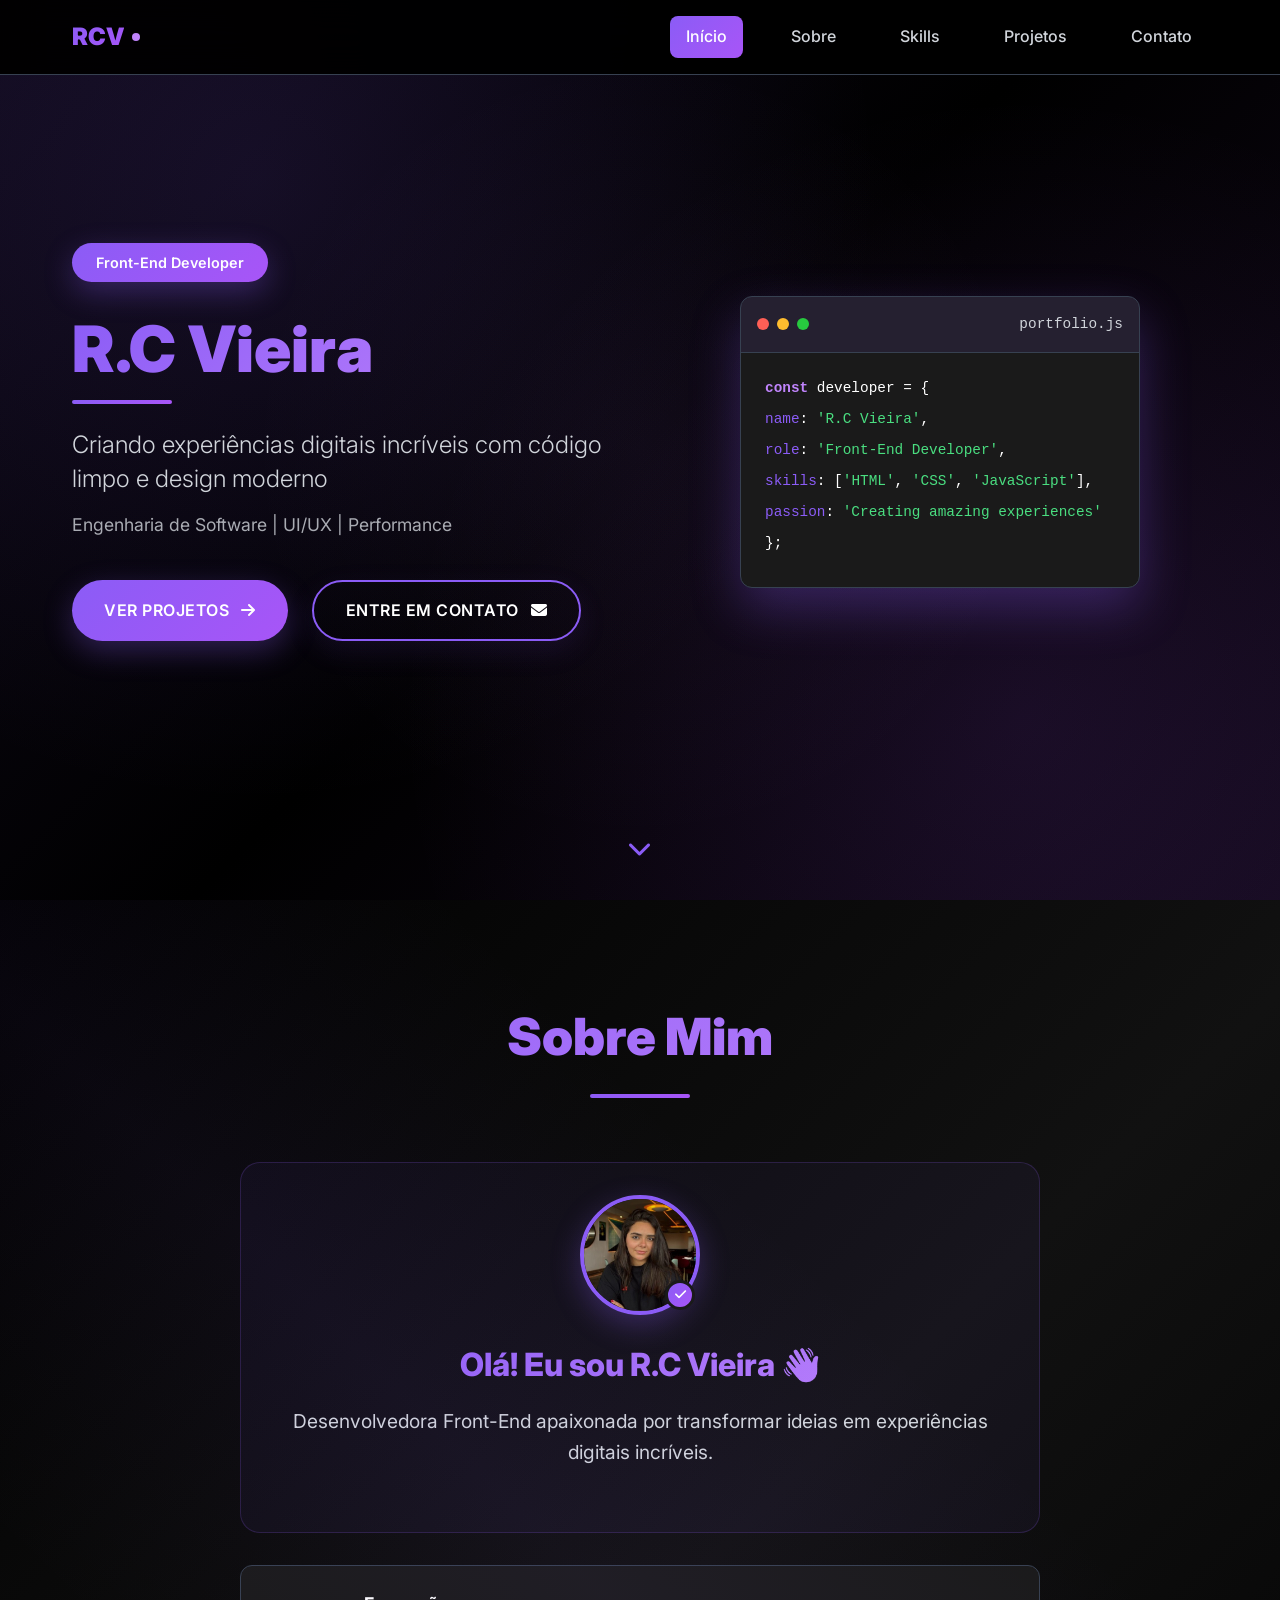
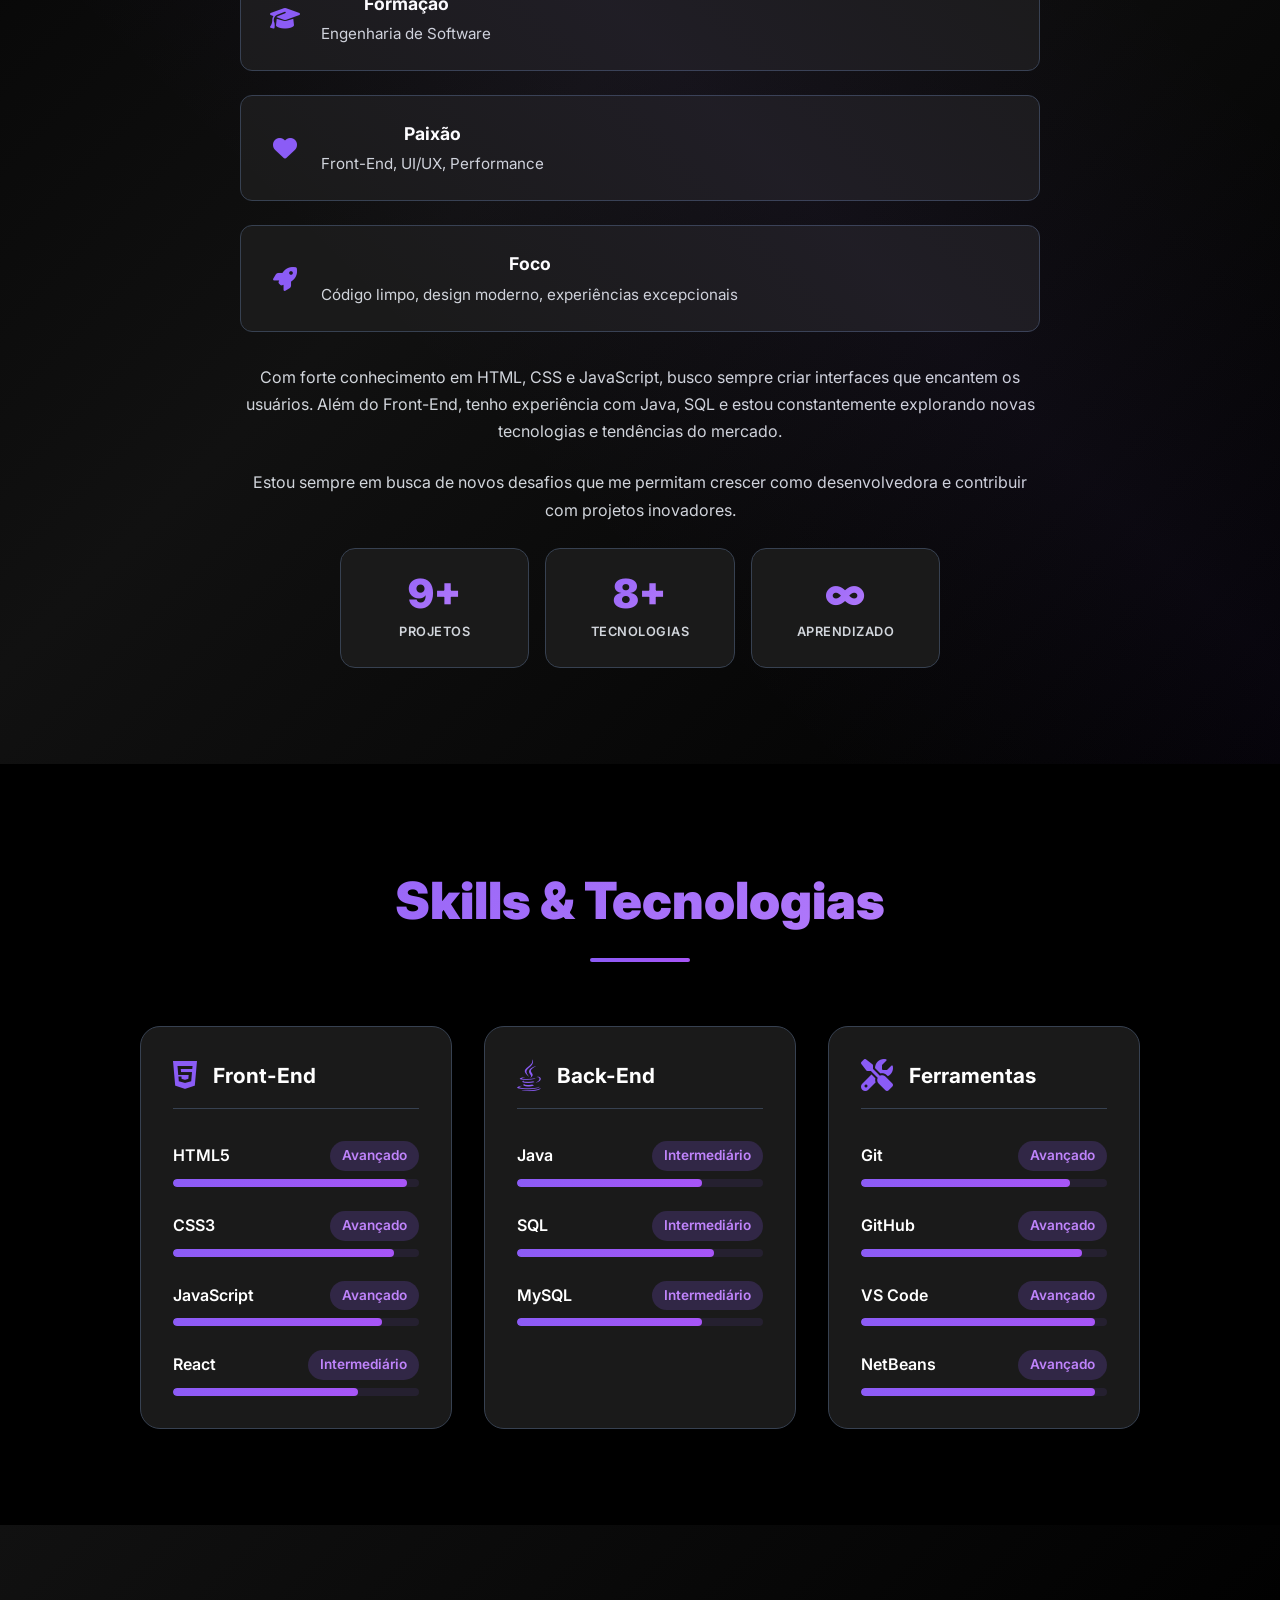
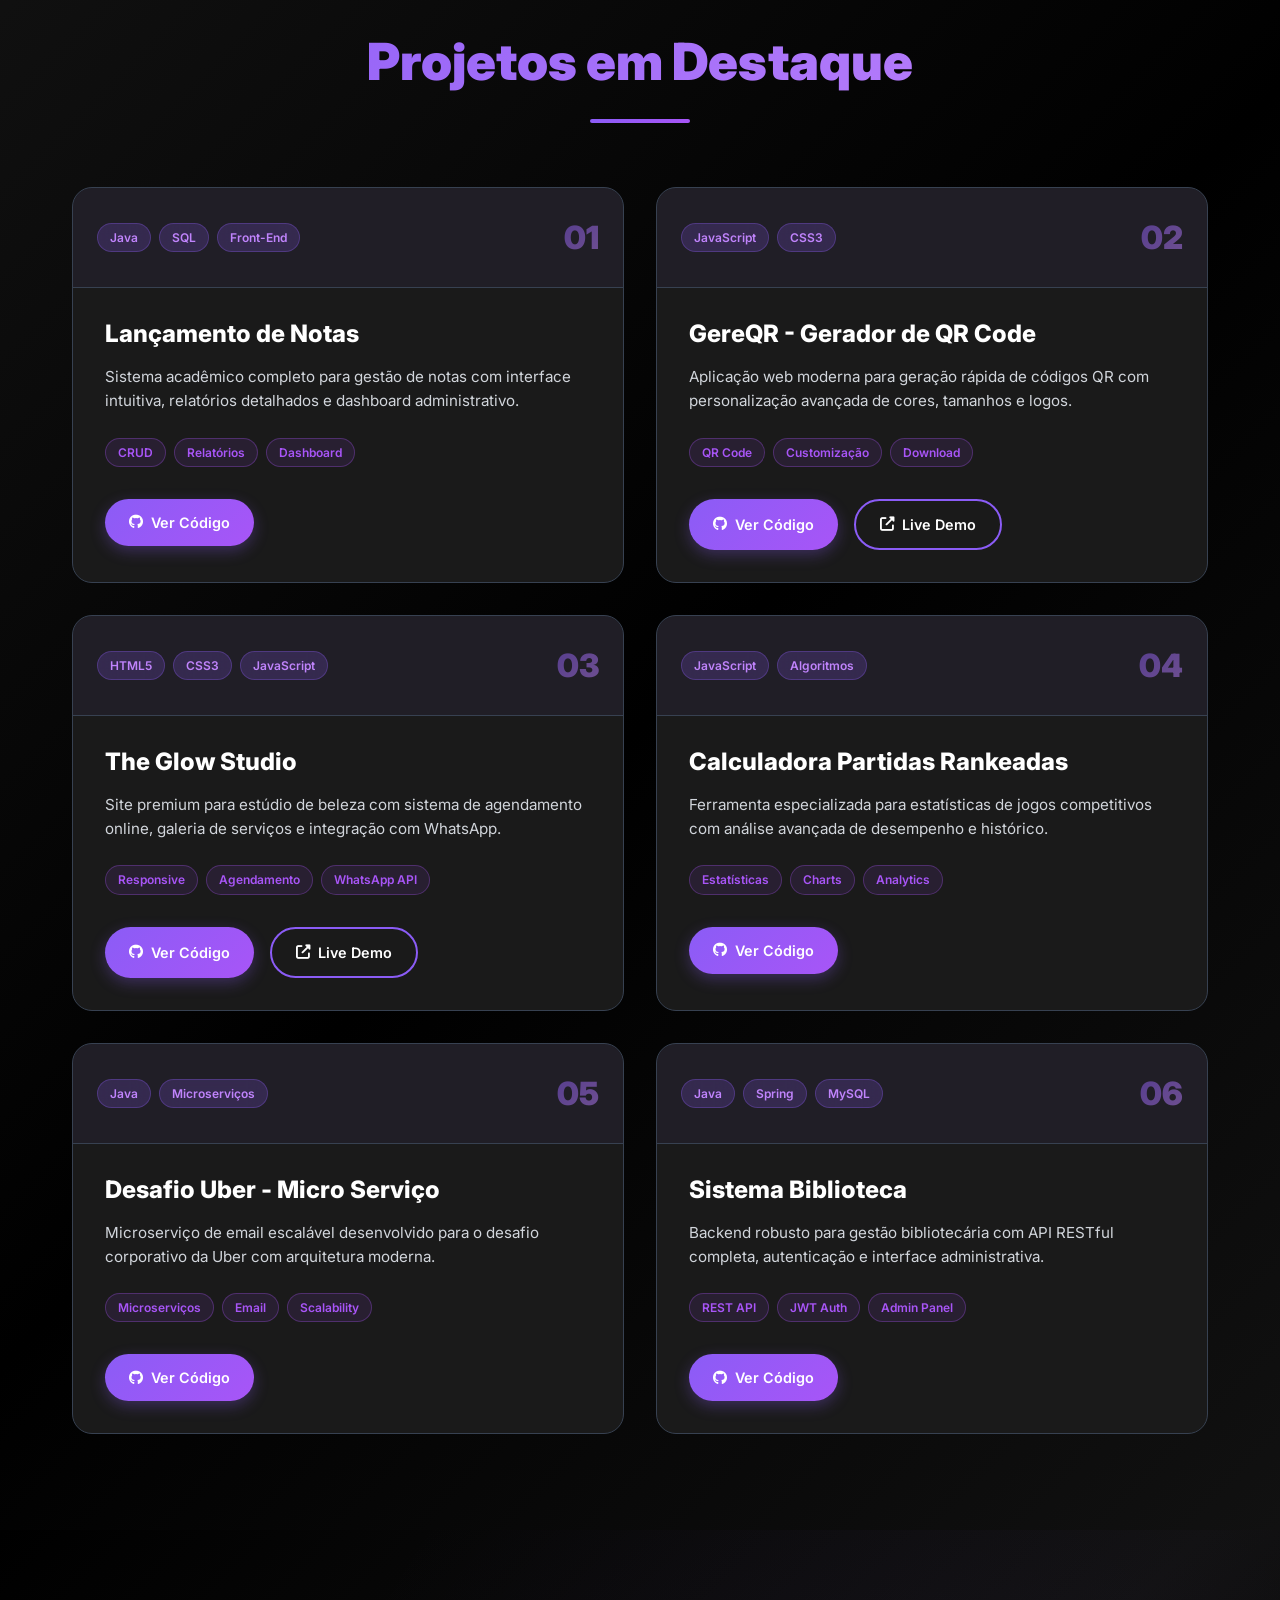
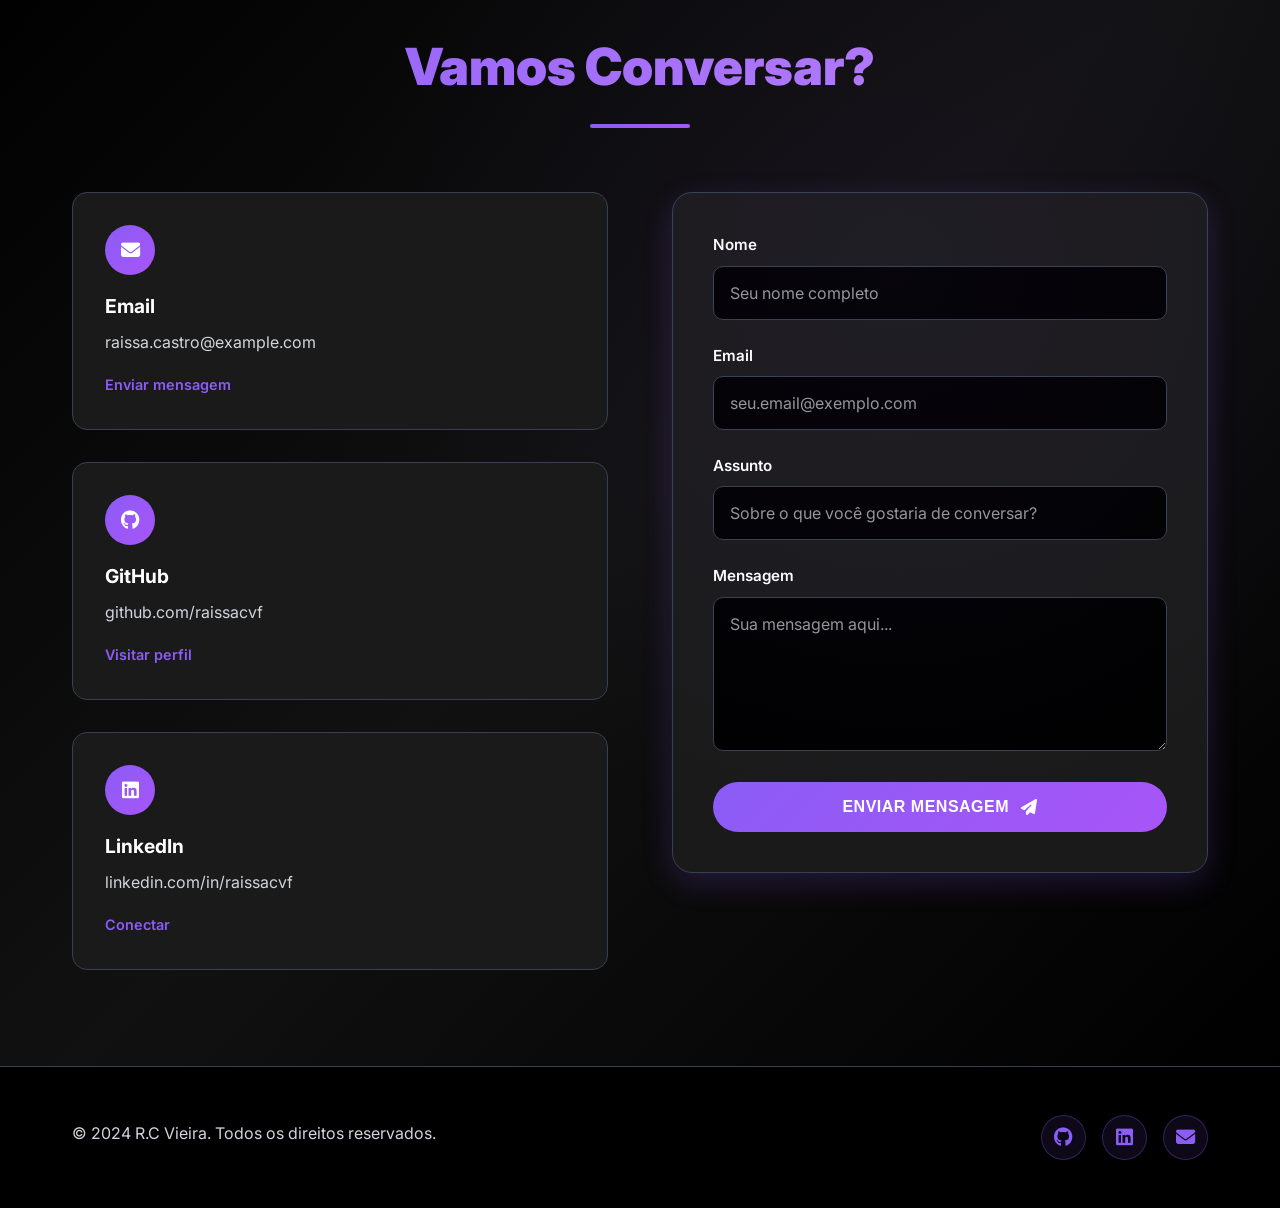
==== index.html @ 91877b11 "Rename portfolio.html to index.html" ====
<!DOCTYPE html>
<html lang="pt-BR">
<head>
    <meta charset="UTF-8">
    <meta name="viewport" content="width=device-width, initial-scale=1.0">
    <title>R.C Vieira | Front-End Developer</title>
    <meta name="description" content="Desenvolvedora Front-End criando experiências digitais incríveis com código limpo e design moderno">
    <meta name="keywords" content="Front-End, HTML, CSS, JavaScript, React, UI/UX, Desenvolvimento Web">
    <meta property="og:title" content="R.C Vieira | Front-End Developer">
    <meta property="og:description" content="Desenvolvedora Front-End criando experiências digitais incríveis">
    <meta property="og:type" content="website">
    <link rel="stylesheet" href="modern.css">
    <link rel="stylesheet" href="https://cdnjs.cloudflare.com/ajax/libs/font-awesome/6.4.0/css/all.min.css">
    <link rel="preconnect" href="https://fonts.googleapis.com">
    <link rel="preconnect" href="https://fonts.gstatic.com" crossorigin>
    <link href="https://fonts.googleapis.com/css2?family=Inter:wght@300;400;500;600;700;800;900&display=swap" rel="stylesheet">
    <link rel="icon" type="image/png" href="img/RC.png">
</head>
<body>
    <!-- Navigation -->
    <nav class="navbar">
        <div class="nav-container">
            <div class="nav-logo">
                <span class="logo-text">RCV</span>
                <span class="logo-dot"></span>
            </div>
            <div class="nav-menu">
                <a href="#home" class="nav-link">Início</a>
                <a href="#about" class="nav-link">Sobre</a>
                <a href="#skills" class="nav-link">Skills</a>
                <a href="#projects" class="nav-link">Projetos</a>
                <a href="#contact" class="nav-link">Contato</a>
            </div>
            <div class="nav-toggle">
                <span></span>
                <span></span>
                <span></span>
            </div>
        </div>
    </nav>

    <!-- Hero Section -->
    <section id="home" class="hero">
        <div class="hero-background">
            <div class="hero-particles"></div>
            <div class="hero-gradient"></div>
        </div>
        <div class="hero-container">
            <div class="hero-content">
                <div class="hero-text">
                    <div class="hero-badge">Front-End Developer</div>
                    <h1 class="hero-title">
                        <span class="title-line">R.C Vieira</span>
                        <span class="title-underline"></span>
                    </h1>
                    <p class="hero-subtitle">Criando experiências digitais incríveis com código limpo e design moderno</p>
                    <div class="hero-description">
                        <p>Engenharia de Software | UI/UX | Performance</p>
                    </div>
                    <div class="hero-actions">
                        <a href="#projects" class="btn btn-primary">
                            <span>Ver Projetos</span>
                            <i class="fas fa-arrow-right"></i>
                        </a>
                        <a href="#contact" class="btn btn-secondary">
                            <span>Entre em Contato</span>
                            <i class="fas fa-envelope"></i>
                        </a>
                    </div>
                </div>
                <div class="hero-visual">
                    <div class="code-editor">
                        <div class="editor-header">
                            <div class="editor-dots">
                                <span class="dot red"></span>
                                <span class="dot yellow"></span>
                                <span class="dot green"></span>
                            </div>
                            <div class="editor-title">portfolio.js</div>
                        </div>
                        <div class="editor-content">
                            <div class="code-line"><span class="code-keyword">const</span> <span class="code-variable">developer</span> = {</div>
                            <div class="code-line">  <span class="code-property">name</span>: <span class="code-string">'R.C Vieira'</span>,</div>
                            <div class="code-line">  <span class="code-property">role</span>: <span class="code-string">'Front-End Developer'</span>,</div>
                            <div class="code-line">  <span class="code-property">skills</span>: [<span class="code-string">'HTML'</span>, <span class="code-string">'CSS'</span>, <span class="code-string">'JavaScript'</span>],</div>
                            <div class="code-line">  <span class="code-property">passion</span>: <span class="code-string">'Creating amazing experiences'</span></div>
                            <div class="code-line">};</div>
                        </div>
                    </div>
                </div>
            </div>
        </div>
        <div class="hero-scroll">
            <div class="scroll-arrow">
                <i class="fas fa-chevron-down"></i>
            </div>
        </div>
    </section>

    <!-- About Section -->
    <section id="about" class="about">
        <div class="container">
            <div class="section-header">
                <h2 class="section-title">Sobre Mim</h2>
                <div class="section-line"></div>
            </div>
            <div class="about-content">
                <div class="about-text">
                    <div class="about-profile">
                        <div class="profile-image">
                            <img src="img/raissa.jpg" alt="Raissa Castro" class="profile-img">
                            <div class="profile-badge">
                                <i class="fas fa-check"></i>
                            </div>
                        </div>
                        <div class="about-intro">
                            <h3>Olá! Eu sou R.C Vieira 👋</h3>
                            <p>Desenvolvedora Front-End apaixonada por transformar ideias em experiências digitais incríveis.</p>
                        </div>
                    </div>
                    <div class="about-details">
                        <div class="detail-item">
                            <i class="fas fa-graduation-cap"></i>
                            <div>
                                <h4>Formação</h4>
                                <p>Engenharia de Software</p>
                            </div>
                        </div>
                        <div class="detail-item">
                            <i class="fas fa-heart"></i>
                            <div>
                                <h4>Paixão</h4>
                                <p>Front-End, UI/UX, Performance</p>
                            </div>
                        </div>
                        <div class="detail-item">
                            <i class="fas fa-rocket"></i>
                            <div>
                                <h4>Foco</h4>
                                <p>Código limpo, design moderno, experiências excepcionais</p>
                            </div>
                        </div>
                    </div>
                    <div class="about-description">
                        <p>Com forte conhecimento em HTML, CSS e JavaScript, busco sempre criar interfaces que encantem os usuários. Além do Front-End, tenho experiência com Java, SQL e estou constantemente explorando novas tecnologias e tendências do mercado.</p>
                        <p>Estou sempre em busca de novos desafios que me permitam crescer como desenvolvedora e contribuir com projetos inovadores.</p>
                    </div>
                    <div class="about-stats">
                        <div class="stat-card">
                            <div class="stat-number">9+</div>
                            <div class="stat-label">Projetos</div>
                        </div>
                        <div class="stat-card">
                            <div class="stat-number">8+</div>
                            <div class="stat-label">Tecnologias</div>
                        </div>
                        <div class="stat-card">
                            <div class="stat-number">∞</div>
                            <div class="stat-label">Aprendizado</div>
                        </div>
                    </div>
                </div>
            </div>
        </div>
    </section>

    <!-- Skills Section -->
    <section id="skills" class="skills">
        <div class="container">
            <div class="section-header">
                <h2 class="section-title">Skills & Tecnologias</h2>
                <div class="section-line"></div>
            </div>
            <div class="skills-content">
                <div class="skills-grid">
                    <div class="skill-category">
                        <div class="skill-header">
                            <i class="fab fa-html5"></i>
                            <h3>Front-End</h3>
                        </div>
                        <div class="skill-items">
                            <div class="skill-item">
                                <div class="skill-info">
                                    <span class="skill-name">HTML5</span>
                                    <span class="skill-level">Avançado</span>
                                </div>
                                <div class="skill-bar">
                                    <div class="skill-progress" style="--width: 95%"></div>
                                </div>
                            </div>
                            <div class="skill-item">
                                <div class="skill-info">
                                    <span class="skill-name">CSS3</span>
                                    <span class="skill-level">Avançado</span>
                                </div>
                                <div class="skill-bar">
                                    <div class="skill-progress" style="--width: 90%"></div>
                                </div>
                            </div>
                            <div class="skill-item">
                                <div class="skill-info">
                                    <span class="skill-name">JavaScript</span>
                                    <span class="skill-level">Avançado</span>
                                </div>
                                <div class="skill-bar">
                                    <div class="skill-progress" style="--width: 85%"></div>
                                </div>
                            </div>
                            <div class="skill-item">
                                <div class="skill-info">
                                    <span class="skill-name">React</span>
                                    <span class="skill-level">Intermediário</span>
                                </div>
                                <div class="skill-bar">
                                    <div class="skill-progress" style="--width: 75%"></div>
                                </div>
                            </div>
                        </div>
                    </div>
                    <div class="skill-category">
                        <div class="skill-header">
                            <i class="fab fa-java"></i>
                            <h3>Back-End</h3>
                        </div>
                        <div class="skill-items">
                            <div class="skill-item">
                                <div class="skill-info">
                                    <span class="skill-name">Java</span>
                                    <span class="skill-level">Intermediário</span>
                                </div>
                                <div class="skill-bar">
                                    <div class="skill-progress" style="--width: 75%"></div>
                                </div>
                            </div>
                            <div class="skill-item">
                                <div class="skill-info">
                                    <span class="skill-name">SQL</span>
                                    <span class="skill-level">Intermediário</span>
                                </div>
                                <div class="skill-bar">
                                    <div class="skill-progress" style="--width: 80%"></div>
                                </div>
                            </div>
                            <div class="skill-item">
                                <div class="skill-info">
                                    <span class="skill-name">MySQL</span>
                                    <span class="skill-level">Intermediário</span>
                                </div>
                                <div class="skill-bar">
                                    <div class="skill-progress" style="--width: 75%"></div>
                                </div>
                            </div>
                        </div>
                    </div>
                    <div class="skill-category">
                        <div class="skill-header">
                            <i class="fas fa-tools"></i>
                            <h3>Ferramentas</h3>
                        </div>
                        <div class="skill-items">
                            <div class="skill-item">
                                <div class="skill-info">
                                    <span class="skill-name">Git</span>
                                    <span class="skill-level">Avançado</span>
                                </div>
                                <div class="skill-bar">
                                    <div class="skill-progress" style="--width: 85%"></div>
                                </div>
                            </div>
                            <div class="skill-item">
                                <div class="skill-info">
                                    <span class="skill-name">GitHub</span>
                                    <span class="skill-level">Avançado</span>
                                </div>
                                <div class="skill-bar">
                                    <div class="skill-progress" style="--width: 90%"></div>
                                </div>
                            </div>
                            <div class="skill-item">
                                <div class="skill-info">
                                    <span class="skill-name">VS Code</span>
                                    <span class="skill-level">Avançado</span>
                                </div>
                                <div class="skill-bar">
                                    <div class="skill-progress" style="--width: 95%"></div>
                                </div>
                            </div>
                            <div class="skill-item">
                                <div class="skill-info">
                                    <span class="skill-name">NetBeans</span>
                                    <span class="skill-level">Avançado</span>
                                </div>
                                <div class="skill-bar">
                                    <div class="skill-progress" style="--width: 95%"></div>
                                </div>
                            </div>
                        </div>
                    </div>
                </div>
            </div>
        </div>
    </section>

    <!-- Projects Section -->
    <section id="projects" class="projects">
        <div class="container">
            <div class="section-header">
                <h2 class="section-title">Projetos em Destaque</h2>
                <div class="section-line"></div>
            </div>
            <div class="projects-grid">
                <div class="project-card">
                    <div class="project-header">
                        <div class="project-tech">
                            <span class="tech-tag">Java</span>
                            <span class="tech-tag">SQL</span>
                            <span class="tech-tag">Front-End</span>
                        </div>
                        <div class="project-number">01</div>
                    </div>
                    <div class="project-content">
                        <h3 class="project-title">Lançamento de Notas</h3>
                        <p class="project-description">Sistema acadêmico completo para gestão de notas com interface intuitiva, relatórios detalhados e dashboard administrativo.</p>
                        <div class="project-features">
                            <span class="feature-tag">CRUD</span>
                            <span class="feature-tag">Relatórios</span>
                            <span class="feature-tag">Dashboard</span>
                        </div>
                        <div class="project-actions">
                            <a href="https://github.com/raissacvf/Lancamento-de-Notas.git" target="_blank" class="project-link">
                                <i class="fab fa-github"></i>
                                <span>Ver Código</span>
                            </a>
                        </div>
                    </div>
                </div>

                <div class="project-card">
                    <div class="project-header">
                        <div class="project-tech">
                            <span class="tech-tag">JavaScript</span>
                            <span class="tech-tag">CSS3</span>
                        </div>
                        <div class="project-number">02</div>
                    </div>
                    <div class="project-content">
                        <h3 class="project-title">GereQR - Gerador de QR Code</h3>
                        <p class="project-description">Aplicação web moderna para geração rápida de códigos QR com personalização avançada de cores, tamanhos e logos.</p>
                        <div class="project-features">
                            <span class="feature-tag">QR Code</span>
                            <span class="feature-tag">Customização</span>
                            <span class="feature-tag">Download</span>
                        </div>
                        <div class="project-actions">
                            <a href="https://github.com/raissacvf/GereQR-Gerador-de-QR-Code.git" target="_blank" class="project-link">
                                <i class="fab fa-github"></i>
                                <span>Ver Código</span>
                            </a>
                            <a href="https://gere-qr-gerador-de-qr-code-instant.vercel.app/" target="_blank" class="project-demo">
                                <i class="fas fa-external-link-alt"></i>
                                <span>Live Demo</span>
                            </a>
                        </div>
                    </div>
                </div>

                <div class="project-card">
                    <div class="project-header">
                        <div class="project-tech">
                            <span class="tech-tag">HTML5</span>
                            <span class="tech-tag">CSS3</span>
                            <span class="tech-tag">JavaScript</span>
                        </div>
                        <div class="project-number">03</div>
                    </div>
                    <div class="project-content">
                        <h3 class="project-title">The Glow Studio</h3>
                        <p class="project-description">Site premium para estúdio de beleza com sistema de agendamento online, galeria de serviços e integração com WhatsApp.</p>
                        <div class="project-features">
                            <span class="feature-tag">Responsive</span>
                            <span class="feature-tag">Agendamento</span>
                            <span class="feature-tag">WhatsApp API</span>
                        </div>
                        <div class="project-actions">
                            <a href="https://github.com/raissacvf/The-Glow-Studio.git" target="_blank" class="project-link">
                                <i class="fab fa-github"></i>
                                <span>Ver Código</span>
                            </a>
                            <a href="https://the-glow-studio.vercel.app/" target="_blank" class="project-demo">
                                <i class="fas fa-external-link-alt"></i>
                                <span>Live Demo</span>
                            </a>
                        </div>
                    </div>
                </div>

                <div class="project-card">
                    <div class="project-header">
                        <div class="project-tech">
                            <span class="tech-tag">JavaScript</span>
                            <span class="tech-tag">Algoritmos</span>
                        </div>
                        <div class="project-number">04</div>
                    </div>
                    <div class="project-content">
                        <h3 class="project-title">Calculadora Partidas Rankeadas</h3>
                        <p class="project-description">Ferramenta especializada para estatísticas de jogos competitivos com análise avançada de desempenho e histórico.</p>
                        <div class="project-features">
                            <span class="feature-tag">Estatísticas</span>
                            <span class="feature-tag">Charts</span>
                            <span class="feature-tag">Analytics</span>
                        </div>
                        <div class="project-actions">
                            <a href="https://github.com/raissacvf/Calculadora-Partidas-Ranckeadas.git" target="_blank" class="project-link">
                                <i class="fab fa-github"></i>
                                <span>Ver Código</span>
                            </a>
                        </div>
                    </div>
                </div>

                <div class="project-card">
                    <div class="project-header">
                        <div class="project-tech">
                            <span class="tech-tag">Java</span>
                            <span class="tech-tag">Microserviços</span>
                        </div>
                        <div class="project-number">05</div>
                    </div>
                    <div class="project-content">
                        <h3 class="project-title">Desafio Uber - Micro Serviço</h3>
                        <p class="project-description">Microserviço de email escalável desenvolvido para o desafio corporativo da Uber com arquitetura moderna.</p>
                        <div class="project-features">
                            <span class="feature-tag">Microserviços</span>
                            <span class="feature-tag">Email</span>
                            <span class="feature-tag">Scalability</span>
                        </div>
                        <div class="project-actions">
                            <a href="https://github.com/raissacvf/Desafio-Uber.git" target="_blank" class="project-link">
                                <i class="fab fa-github"></i>
                                <span>Ver Código</span>
                            </a>
                        </div>
                    </div>
                </div>

                <div class="project-card">
                    <div class="project-header">
                        <div class="project-tech">
                            <span class="tech-tag">Java</span>
                            <span class="tech-tag">Spring</span>
                            <span class="tech-tag">MySQL</span>
                        </div>
                        <div class="project-number">06</div>
                    </div>
                    <div class="project-content">
                        <h3 class="project-title">Sistema Biblioteca</h3>
                        <p class="project-description">Backend robusto para gestão bibliotecária com API RESTful completa, autenticação e interface administrativa.</p>
                        <div class="project-features">
                            <span class="feature-tag">REST API</span>
                            <span class="feature-tag">JWT Auth</span>
                            <span class="feature-tag">Admin Panel</span>
                        </div>
                        <div class="project-actions">
                            <a href="https://github.com/raissacvf/Sistema-Biblioteca.git" target="_blank" class="project-link">
                                <i class="fab fa-github"></i>
                                <span>Ver Código</span>
                            </a>
                        </div>
                    </div>
                </div>
            </div>
        </div>
    </section>

    <!-- Contact Section -->
    <section id="contact" class="contact">
        <div class="container">
            <div class="section-header">
                <h2 class="section-title">Vamos Conversar?</h2>
                <div class="section-line"></div>
            </div>
            <div class="contact-content">
                <div class="contact-info">
                    <div class="contact-card">
                        <div class="contact-icon">
                            <i class="fas fa-envelope"></i>
                        </div>
                        <div class="contact-details">
                            <h3>Email</h3>
                            <p>raissa.castro@example.com</p>
                            <a href="mailto:raissa.castro@example.com" class="contact-link">Enviar mensagem</a>
                        </div>
                    </div>
                    <div class="contact-card">
                        <div class="contact-icon">
                            <i class="fab fa-github"></i>
                        </div>
                        <div class="contact-details">
                            <h3>GitHub</h3>
                            <p>github.com/raissacvf</p>
                            <a href="https://github.com/raissacvf" target="_blank" class="contact-link">Visitar perfil</a>
                        </div>
                    </div>
                    <div class="contact-card">
                        <div class="contact-icon">
                            <i class="fab fa-linkedin"></i>
                        </div>
                        <div class="contact-details">
                            <h3>LinkedIn</h3>
                            <p>linkedin.com/in/raissacvf</p>
                            <a href="https://linkedin.com/in/raissacvf" target="_blank" class="contact-link">Conectar</a>
                        </div>
                    </div>
                </div>
                <div class="contact-form">
                    <form action="https://formspree.io/f/xnjodeqn" method="POST" onsubmit="handleSubmit(event)">
                        <div class="form-group">
                            <label for="name">Nome</label>
                            <input type="text" id="name" name="name" placeholder="Seu nome completo" required>
                        </div>
                        <div class="form-group">
                            <label for="email">Email</label>
                            <input type="email" id="email" name="email" placeholder="seu.email@exemplo.com" required>
                        </div>
                        <div class="form-group">
                            <label for="subject">Assunto</label>
                            <input type="text" id="subject" name="subject" placeholder="Sobre o que você gostaria de conversar?" required>
                        </div>
                        <div class="form-group">
                            <label for="message">Mensagem</label>
                            <textarea id="message" name="message" placeholder="Sua mensagem aqui..." rows="6" required></textarea>
                        </div>
                        <button type="submit" class="submit-btn">
                            <span>Enviar Mensagem</span>
                            <i class="fas fa-paper-plane"></i>
                        </button>
                    </form>
                </div>
            </div>
        </div>
    </section>

    <!-- Footer -->
    <footer class="footer">
        <div class="container">
            <div class="footer-content">
                <div class="footer-text">
                    <p>&copy; 2024 R.C Vieira. Todos os direitos reservados.</p>
                
                </div>
                <div class="footer-social">
                    <a href="https://github.com/raissacvf" target="_blank" class="social-link">
                        <i class="fab fa-github"></i>
                    </a>
                    <a href="https://linkedin.com/in/raissacvf" target="_blank" class="social-link">
                        <i class="fab fa-linkedin"></i>
                    </a>
                    <a href="mailto:raissa.castro@example.com" class="social-link">
                        <i class="fas fa-envelope"></i>
                    </a>
                </div>
            </div>
        </div>
    </footer>

    <script>
        // Navigation
        const navToggle = document.querySelector('.nav-toggle');
        const navMenu = document.querySelector('.nav-menu');
        const navLinks = document.querySelectorAll('.nav-link');
        
        navToggle.addEventListener('click', () => {
            navMenu.classList.toggle('active');
            navToggle.classList.toggle('active');
        });

        // Close menu when clicking on links
        navLinks.forEach(link => {
            link.addEventListener('click', () => {
                navMenu.classList.remove('active');
                navToggle.classList.remove('active');
            });
        });

        // Smooth scrolling
        document.querySelectorAll('a[href^="#"]').forEach(anchor => {
            anchor.addEventListener('click', function (e) {
                e.preventDefault();
                const target = document.querySelector(this.getAttribute('href'));
                if (target) {
                    target.scrollIntoView({ behavior: 'smooth' });
                }
            });
        });

        // Formspree form handling
        function handleSubmit(event) {
            event.preventDefault();
            
            const form = event.target;
            const submitBtn = form.querySelector('button[type="submit"]');
            const originalText = submitBtn.innerHTML;
            
            // Show loading state
            submitBtn.innerHTML = '<i class="fas fa-spinner fa-spin"></i> Enviando...';
            submitBtn.disabled = true;
            
            // Submit form
            fetch(form.action, {
                method: 'POST',
                body: new FormData(form),
                headers: {
                    'Accept': 'application/json'
                }
            })
            .then(response => {
                if (response.ok) {
                    // Success
                    submitBtn.innerHTML = '<i class="fas fa-check"></i> Mensagem Enviada!';
                    form.reset();
                    
                    // Reset button after 3 seconds
                    setTimeout(() => {
                        submitBtn.innerHTML = originalText;
                        submitBtn.disabled = false;
                    }, 3000);
                } else {
                    throw new Error('Erro ao enviar mensagem');
                }
            })
            .catch(error => {
                // Error
                submitBtn.innerHTML = '<i class="fas fa-exclamation"></i> Erro ao Enviar';
                setTimeout(() => {
                    submitBtn.innerHTML = originalText;
                    submitBtn.disabled = false;
                }, 3000);
            });
        }

        // Scroll animations
        const observerOptions = {
            threshold: 0.1,
            rootMargin: '0px 0px -50px 0px'
        };

        const observer = new IntersectionObserver((entries) => {
            entries.forEach(entry => {
                if (entry.isIntersecting) {
                    entry.target.classList.add('animate');
                }
            });
        }, observerOptions);

        document.querySelectorAll('.project-card, .skill-item, .stat-card, .contact-card').forEach(el => {
            observer.observe(el);
        });

     
        window.addEventListener('scroll', () => {
            let current = '';
            const sections = document.querySelectorAll('section');
            
            sections.forEach(section => {
                const sectionTop = section.offsetTop;
                const sectionHeight = section.clientHeight;
                if (scrollY >= (sectionTop - 200)) {
                    current = section.getAttribute('id');
                }
            });

            navLinks.forEach(link => {
                link.classList.remove('active');
                if (link.getAttribute('href').slice(1) === current) {
                    link.classList.add('active');
                }
            });
        });
    </script>
</body>
</html>
---- modern.css ----
* {
    margin: 0;
    padding: 0;
    box-sizing: border-box;
}

:root {
    --primary: #8b5cf6;
    --primary-dark: #7c3aed;
    --secondary: #a855f7;
    --accent: #c084fc;
    --text: #ffffff;
    --text-light: #d1d5db;
    --text-dark: #1f2937;
    --bg: #000000;
    --bg-light: #111111;
    --bg-card: #1a1a1a;
    --border: #374151;
    --shadow: 0 4px 6px -1px rgba(139, 92, 246, 0.3);
    --shadow-lg: 0 10px 15px -3px rgba(139, 92, 246, 0.4);
    --gradient: linear-gradient(135deg, var(--primary) 0%, var(--secondary) 100%);
    --gradient-text: linear-gradient(135deg, var(--primary) 0%, var(--accent) 100%);
}

html {
    scroll-behavior: smooth;
    font-size: 16px;
}

body {
    font-family: 'Inter', -apple-system, BlinkMacSystemFont, 'Segoe UI', sans-serif;
    line-height: 1.6;
    color: var(--text);
    background: var(--bg);
    overflow-x: hidden;
}

.container {
    max-width: 1200px;
    margin: 0 auto;
    padding: 0 2rem;
}

/* ===== NAVIGATION ===== */
.navbar {
    position: fixed;
    top: 0;
    width: 100%;
    background: rgba(0, 0, 0, 0.95);
    backdrop-filter: blur(20px);
    border-bottom: 1px solid var(--border);
    z-index: 1000;
    transition: all 0.3s ease;
}

.nav-container {
    max-width: 1200px;
    margin: 0 auto;
    padding: 1rem 2rem;
    display: flex;
    justify-content: space-between;
    align-items: center;
}

.nav-logo {
    display: flex;
    align-items: center;
    gap: 0.5rem;
    font-weight: 900;
    font-size: 1.5rem;
    color: var(--text);
    text-decoration: none;
}

.logo-text {
    background: var(--gradient);
    -webkit-background-clip: text;
    -webkit-text-fill-color: transparent;
    background-clip: text;
}

.logo-dot {
    width: 8px;
    height: 8px;
    background: var(--accent);
    border-radius: 50%;
    animation: pulse 2s infinite;
}

@keyframes pulse {
    0%, 100% { transform: scale(1); opacity: 1; }
    50% { transform: scale(1.2); opacity: 0.7; }
}

.nav-menu {
    display: flex;
    gap: 2rem;
    align-items: center;
}

.nav-link {
    color: var(--text-light);
    text-decoration: none;
    font-weight: 500;
    padding: 0.5rem 1rem;
    border-radius: 8px;
    transition: all 0.3s ease;
    position: relative;
    overflow: hidden;
}

.nav-link::before {
    content: '';
    position: absolute;
    top: 0;
    left: -100%;
    width: 100%;
    height: 100%;
    background: var(--gradient);
    transition: left 0.3s ease;
    z-index: -1;
}

.nav-link:hover::before {
    left: 0;
}

.nav-link:hover {
    color: var(--text);
    transform: translateY(-2px);
}

.nav-link.active {
    color: var(--text);
    background: var(--gradient);
}

.nav-toggle {
    display: none;
    flex-direction: column;
    gap: 4px;
    cursor: pointer;
    padding: 0.5rem;
    border-radius: 8px;
    transition: all 0.3s ease;
}

.nav-toggle span {
    width: 25px;
    height: 2px;
    background: var(--text);
    transition: all 0.3s ease;
    border-radius: 2px;
}

.nav-toggle:hover {
    background: rgba(139, 92, 246, 0.1);
}

.nav-toggle.active span:nth-child(1) {
    transform: rotate(45deg) translate(5px, 5px);
    background: var(--accent);
}

.nav-toggle.active span:nth-child(2) {
    opacity: 0;
}

.nav-toggle.active span:nth-child(3) {
    transform: rotate(-45deg) translate(7px, -6px);
    background: var(--accent);
}

/* ===== HERO SECTION ===== */
.hero {
    min-height: 100vh;
    display: flex;
    align-items: center;
    padding-top: 80px;
    position: relative;
    overflow: hidden;
}

.hero-background {
    position: absolute;
    top: 0;
    left: 0;
    width: 100%;
    height: 100%;
    z-index: -2;
}

.hero-particles {
    position: absolute;
    top: 0;
    left: 0;
    width: 100%;
    height: 100%;
    background-image: 
        radial-gradient(circle at 20% 20%, rgba(139, 92, 246, 0.1) 0%, transparent 50%),
        radial-gradient(circle at 80% 80%, rgba(168, 85, 247, 0.1) 0%, transparent 50%),
        radial-gradient(circle at 50% 50%, rgba(192, 132, 252, 0.05) 0%, transparent 50%);
    animation: floatParticles 20s ease-in-out infinite;
}

@keyframes floatParticles {
    0%, 100% { transform: translate(0, 0) rotate(0deg); }
    33% { transform: translate(-20px, -20px) rotate(120deg); }
    66% { transform: translate(20px, -10px) rotate(240deg); }
}

.hero-gradient {
    position: absolute;
    top: 0;
    left: 0;
    width: 100%;
    height: 100%;
    background: linear-gradient(135deg, 
        rgba(139, 92, 246, 0.1) 0%, 
        rgba(0, 0, 0, 0.8) 50%, 
        rgba(168, 85, 247, 0.1) 100%);
    z-index: -1;
}

.hero-container {
    max-width: 1200px;
    margin: 0 auto;
    padding: 0 2rem;
    position: relative;
    z-index: 1;
}

.hero-content {
    display: grid;
    grid-template-columns: 1fr 1fr;
    gap: 4rem;
    align-items: center;
    min-height: 600px;
}

.hero-text {
    animation: fadeInUp 1s ease-out;
}

.hero-badge {
    display: inline-block;
    padding: 0.5rem 1.5rem;
    background: var(--gradient);
    color: var(--text);
    border-radius: 50px;
    font-weight: 600;
    font-size: 0.9rem;
    margin-bottom: 2rem;
    box-shadow: 0 10px 30px rgba(139, 92, 246, 0.3);
    animation: float 3s ease-in-out infinite;
}

@keyframes float {
    0%, 100% { transform: translateY(0px); }
    50% { transform: translateY(-10px); }
}

.hero-title {
    font-size: clamp(3rem, 5vw, 5rem);
    font-weight: 900;
    line-height: 1.1;
    margin-bottom: 1.5rem;
    position: relative;
}

.title-line {
    display: block;
    background: var(--gradient-text);
    -webkit-background-clip: text;
    -webkit-text-fill-color: transparent;
    background-clip: text;
}

.title-underline {
    display: block;
    width: 100px;
    height: 4px;
    background: var(--gradient);
    border-radius: 2px;
    margin-top: 1rem;
    position: relative;
    overflow: hidden;
}

.title-underline::after {
    content: '';
    position: absolute;
    top: 0;
    left: -100%;
    width: 100%;
    height: 100%;
    background: linear-gradient(90deg, transparent, rgba(255, 255, 255, 0.4), transparent);
    animation: shimmer 2s infinite;
}

@keyframes shimmer {
    0% { left: -100%; }
    100% { left: 100%; }
}

.hero-subtitle {
    font-size: clamp(1.2rem, 3vw, 1.5rem);
    color: var(--text-light);
    margin-bottom: 1rem;
    font-weight: 300;
    line-height: 1.4;
}

.hero-description p {
    color: var(--text-light);
    font-size: 1.1rem;
    opacity: 0.8;
}

.hero-actions {
    display: flex;
    gap: 1.5rem;
    margin-top: 2.5rem;
    flex-wrap: wrap;
}

.btn {
    display: inline-flex;
    align-items: center;
    gap: 0.75rem;
    padding: 1rem 2rem;
    border: none;
    border-radius: 50px;
    font-size: 1rem;
    font-weight: 600;
    text-decoration: none;
    cursor: pointer;
    transition: all 0.3s ease;
    position: relative;
    overflow: hidden;
    text-transform: uppercase;
    letter-spacing: 0.5px;
}

.btn::before {
    content: '';
    position: absolute;
    top: 0;
    left: -100%;
    width: 100%;
    height: 100%;
    background: linear-gradient(90deg, transparent, rgba(255, 255, 255, 0.2), transparent);
    transition: left 0.5s ease;
}

.btn:hover::before {
    left: 100%;
}

.btn-primary {
    background: var(--gradient);
    color: var(--text);
    box-shadow: 0 10px 30px rgba(139, 92, 246, 0.3);
}

.btn-primary:hover {
    transform: translateY(-3px);
    box-shadow: 0 15px 40px rgba(139, 92, 246, 0.4);
}

.btn-secondary {
    background: transparent;
    color: var(--text);
    border: 2px solid var(--primary);
    box-shadow: 0 10px 30px rgba(139, 92, 246, 0.1);
}

.btn-secondary:hover {
    background: var(--gradient);
    transform: translateY(-3px);
    box-shadow: 0 15px 40px rgba(139, 92, 246, 0.3);
}

.hero-visual {
    display: flex;
    justify-content: center;
    align-items: center;
    animation: fadeInRight 1s ease-out;
}

.code-editor {
    background: var(--bg-card);
    border: 1px solid var(--border);
    border-radius: 12px;
    overflow: hidden;
    box-shadow: 0 20px 50px rgba(139, 92, 246, 0.3);
    max-width: 400px;
    width: 100%;
}

.editor-header {
    background: rgba(139, 92, 246, 0.1);
    padding: 1rem;
    display: flex;
    justify-content: space-between;
    align-items: center;
    border-bottom: 1px solid var(--border);
}

.editor-dots {
    display: flex;
    gap: 0.5rem;
}

.dot {
    width: 12px;
    height: 12px;
    border-radius: 50%;
}

.dot.red { background: #ff5f56; }
.dot.yellow { background: #ffbd2e; }
.dot.green { background: #27c93f; }

.editor-title {
    color: var(--text-light);
    font-size: 0.9rem;
    font-family: 'Courier New', monospace;
}

.editor-content {
    padding: 1.5rem;
    font-family: 'Courier New', monospace;
    font-size: 0.9rem;
    line-height: 1.6;
}

.code-line {
    margin-bottom: 0.5rem;
    opacity: 0;
    animation: typeCode 0.5s ease-out forwards;
}

.code-line:nth-child(1) { animation-delay: 0.5s; }
.code-line:nth-child(2) { animation-delay: 1s; }
.code-line:nth-child(3) { animation-delay: 1.5s; }
.code-line:nth-child(4) { animation-delay: 2s; }
.code-line:nth-child(5) { animation-delay: 2.5s; }
.code-line:nth-child(6) { animation-delay: 3s; }

@keyframes typeCode {
    from { 
        opacity: 0;
        transform: translateX(-20px);
    }
    to { 
        opacity: 1;
        transform: translateX(0);
    }
}

.code-keyword { color: var(--accent); font-weight: 600; }
.code-variable { color: var(--text); }
.code-property { color: var(--primary); }
.code-string { color: #4ade80; }

.hero-scroll {
    position: absolute;
    bottom: 2rem;
    left: 50%;
    transform: translateX(-50%);
    text-align: center;
    cursor: pointer;
    animation: bounce 2s infinite;
}

.scroll-arrow {
    color: var(--primary);
    font-size: 1.5rem;
    animation: bounce 2s infinite;
}

@keyframes bounce {
    0%, 20%, 50%, 80%, 100% { transform: translateX(-50%) translateY(0); }
    40% { transform: translateX(-50%) translateY(-10px); }
    60% { transform: translateX(-50%) translateY(-5px); }
}

/* ===== SECTIONS ===== */
section {
    padding: 6rem 0;
    position: relative;
}

.section-header {
    text-align: center;
    margin-bottom: 4rem;
}

.section-title {
    font-size: clamp(2.5rem, 4vw, 3.5rem);
    font-weight: 900;
    margin-bottom: 1rem;
    background: var(--gradient-text);
    -webkit-background-clip: text;
    -webkit-text-fill-color: transparent;
    background-clip: text;
    position: relative;
}

.section-line {
    width: 100px;
    height: 4px;
    background: var(--gradient);
    border-radius: 2px;
    margin: 0 auto;
    position: relative;
    overflow: hidden;
}

.section-line::after {
    content: '';
    position: absolute;
    top: 0;
    left: -100%;
    width: 100%;
    height: 100%;
    background: linear-gradient(90deg, transparent, rgba(255, 255, 255, 0.4), transparent);
    animation: shimmer 2s infinite;
}

/* ===== ABOUT SECTION ===== */
.about {
    background: linear-gradient(135deg, var(--bg) 0%, var(--bg-light) 50%, var(--bg) 100%);
    position: relative;
    overflow: hidden;
}

.about::before {
    content: '';
    position: absolute;
    top: 0;
    left: 0;
    right: 0;
    bottom: 0;
    background: linear-gradient(45deg, transparent 30%, rgba(139, 92, 246, 0.05) 50%, transparent 70%);
    pointer-events: none;
}

.about-content {
    display: flex;
    flex-direction: column;
    gap: 3rem;
    align-items: center;
}

.about-text {
    width: 100%;
    max-width: 800px;
    text-align: center;
}

.about-stats {
    display: grid;
    grid-template-columns: repeat(3, 1fr);
    gap: 2rem;
    width: 100%;
    max-width: 600px;
    margin: 0 auto;
}

.about-profile {
    display: flex;
    flex-direction: column;
    align-items: center;
    gap: 1.5rem;
    margin-bottom: 2rem;
    padding: 2rem;
    background: rgba(139, 92, 246, 0.05);
    border-radius: 20px;
    border: 1px solid rgba(139, 92, 246, 0.2);
    text-align: center;
}

.profile-image {
    position: relative;
    width: 120px;
    height: 120px;
    flex-shrink: 0;
}

.profile-img {
    width: 100%;
    height: 100%;
    border-radius: 50%;
    object-fit: cover;
    border: 4px solid var(--primary);
    box-shadow: 0 10px 30px rgba(139, 92, 246, 0.3);
}

.profile-badge {
    position: absolute;
    bottom: 5px;
    right: 5px;
    width: 30px;
    height: 30px;
    background: var(--gradient);
    border-radius: 50%;
    display: flex;
    align-items: center;
    justify-content: center;
    color: var(--text);
    font-size: 0.8rem;
    border: 3px solid var(--bg-card);
}

.about-intro h3 {
    font-size: 2rem;
    font-weight: 800;
    margin-bottom: 1rem;
    background: var(--gradient-text);
    -webkit-background-clip: text;
    -webkit-text-fill-color: transparent;
    background-clip: text;
}

.about-intro p {
    font-size: 1.2rem;
    color: var(--text-light);
    margin-bottom: 2rem;
    line-height: 1.6;
}

.about-details {
    display: flex;
    flex-direction: column;
    gap: 1.5rem;
}

.detail-item {
    display: flex;
    align-items: center;
    gap: 1rem;
    padding: 1.5rem;
    background: var(--bg-card);
    border: 1px solid var(--border);
    border-radius: 12px;
    transition: all 0.3s ease;
}

.detail-item:hover {
    transform: translateY(-3px);
    border-color: var(--primary);
    box-shadow: 0 10px 30px rgba(139, 92, 246, 0.2);
}

.detail-item i {
    font-size: 1.5rem;
    color: var(--primary);
    width: 40px;
    text-align: center;
}

.detail-item h4 {
    font-size: 1.1rem;
    font-weight: 700;
    color: var(--text);
    margin-bottom: 0.25rem;
}

.detail-item p {
    color: var(--text-light);
    font-size: 0.95rem;
}

.about-description {
    margin-top: 2rem;
}

.about-description p {
    color: var(--text-light);
    line-height: 1.7;
    margin-bottom: 1.5rem;
}

.about-stats {
    display: grid;
    grid-template-columns: repeat(3, 1fr);
    gap: 1rem;
}

.stat-card {
    background: var(--bg-card);
    border: 1px solid var(--border);
    border-radius: 15px;
    padding: 1.5rem;
    text-align: center;
    transition: all 0.3s ease;
    position: relative;
    overflow: hidden;
    min-height: 120px;
    display: flex;
    flex-direction: column;
    justify-content: center;
}

.stat-number {
    font-size: 2.5rem;
    font-weight: 900;
    background: var(--gradient-text);
    -webkit-background-clip: text;
    -webkit-text-fill-color: transparent;
    background-clip: text;
    margin-bottom: 0.5rem;
    line-height: 1;
}

.stat-label {
    color: var(--text-light);
    font-weight: 600;
    text-transform: uppercase;
    letter-spacing: 0.5px;
    font-size: 0.8rem;
}

/* ===== SKILLS SECTION ===== */
.skills {
    background: var(--bg);
    position: relative;
}

.skills-content {
    max-width: 1000px;
    margin: 0 auto;
}

.skills-grid {
    display: grid;
    grid-template-columns: repeat(auto-fit, minmax(300px, 1fr));
    gap: 2rem;
}

.skill-category {
    background: var(--bg-card);
    border: 1px solid var(--border);
    border-radius: 20px;
    padding: 2rem;
    transition: all 0.3s ease;
    position: relative;
    overflow: hidden;
}

.skill-category::before {
    content: '';
    position: absolute;
    top: 0;
    left: -100%;
    width: 100%;
    height: 100%;
    background: linear-gradient(90deg, transparent, rgba(139, 92, 246, 0.1), transparent);
    transition: left 0.6s ease;
}

.skill-category:hover::before {
    left: 100%;
}

.skill-category:hover {
    transform: translateY(-5px);
    border-color: var(--primary);
    box-shadow: 0 15px 40px rgba(139, 92, 246, 0.3);
}

.skill-header {
    display: flex;
    align-items: center;
    gap: 1rem;
    margin-bottom: 2rem;
    padding-bottom: 1rem;
    border-bottom: 1px solid var(--border);
}

.skill-header i {
    font-size: 2rem;
    color: var(--primary);
}

.skill-header h3 {
    font-size: 1.3rem;
    font-weight: 700;
    color: var(--text);
}

.skill-items {
    display: flex;
    flex-direction: column;
    gap: 1.5rem;
}

.skill-item {
    display: flex;
    flex-direction: column;
    gap: 0.5rem;
}

.skill-info {
    display: flex;
    justify-content: space-between;
    align-items: center;
}

.skill-name {
    font-weight: 600;
    color: var(--text);
}

.skill-level {
    font-size: 0.85rem;
    padding: 0.25rem 0.75rem;
    background: rgba(139, 92, 246, 0.2);
    color: var(--accent);
    border-radius: 50px;
    font-weight: 600;
}

.skill-bar {
    width: 100%;
    height: 8px;
    background: rgba(139, 92, 246, 0.1);
    border-radius: 4px;
    overflow: hidden;
    position: relative;
}

.skill-progress {
    height: 100%;
    background: var(--gradient);
    border-radius: 4px;
    width: 0;
    animation: fillBar 2s ease-out forwards;
}

@keyframes fillBar {
    to { width: var(--width, 0%); }
}

/* ===== PROJECTS SECTION ===== */
.projects {
    background: linear-gradient(135deg, var(--bg-light) 0%, var(--bg) 50%, var(--bg-light) 100%);
    position: relative;
}

.projects-grid {
    display: grid;
    grid-template-columns: repeat(auto-fit, minmax(380px, 1fr));
    gap: 2rem;
}

.project-card {
    background: var(--bg-card);
    border: 1px solid var(--border);
    border-radius: 20px;
    overflow: hidden;
    transition: all 0.4s cubic-bezier(0.4, 0, 0.2, 1);
    position: relative;
    opacity: 0;
    transform: translateY(50px);
}

.project-card.animate {
    opacity: 1;
    transform: translateY(0);
}

.project-card::before {
    content: '';
    position: absolute;
    top: 0;
    left: 0;
    right: 0;
    height: 3px;
    background: var(--gradient);
    opacity: 0;
    transition: opacity 0.3s ease;
}

.project-card:hover::before {
    opacity: 1;
}

.project-card:hover {
    transform: translateY(-10px) scale(1.02);
    box-shadow: 0 20px 50px rgba(139, 92, 246, 0.4);
    border-color: var(--primary);
}

.project-header {
    display: flex;
    justify-content: space-between;
    align-items: center;
    padding: 1.5rem;
    background: rgba(139, 92, 246, 0.05);
    border-bottom: 1px solid var(--border);
}

.project-tech {
    display: flex;
    gap: 0.5rem;
    flex-wrap: wrap;
}

.tech-tag {
    padding: 0.25rem 0.75rem;
    background: rgba(139, 92, 246, 0.2);
    color: var(--accent);
    border: 1px solid rgba(139, 92, 246, 0.3);
    border-radius: 50px;
    font-size: 0.75rem;
    font-weight: 600;
    backdrop-filter: blur(10px);
}

.project-number {
    font-size: 2rem;
    font-weight: 900;
    background: var(--gradient-text);
    -webkit-background-clip: text;
    -webkit-text-fill-color: transparent;
    background-clip: text;
    opacity: 0.5;
}

.project-content {
    padding: 2rem;
}

.project-title {
    font-size: 1.5rem;
    font-weight: 800;
    margin-bottom: 1rem;
    color: var(--text);
    line-height: 1.2;
}

.project-description {
    color: var(--text-light);
    line-height: 1.6;
    margin-bottom: 1.5rem;
    font-size: 0.95rem;
}

.project-features {
    display: flex;
    gap: 0.5rem;
    flex-wrap: wrap;
    margin-bottom: 2rem;
}

.feature-tag {
    padding: 0.25rem 0.75rem;
    background: rgba(168, 85, 247, 0.1);
    color: var(--secondary);
    border: 1px solid rgba(168, 85, 247, 0.3);
    border-radius: 50px;
    font-size: 0.75rem;
    font-weight: 600;
}

.project-actions {
    display: flex;
    gap: 1rem;
    flex-wrap: wrap;
}

.project-link, .project-demo {
    display: inline-flex;
    align-items: center;
    gap: 0.5rem;
    padding: 0.75rem 1.5rem;
    border-radius: 50px;
    text-decoration: none;
    font-weight: 600;
    font-size: 0.9rem;
    transition: all 0.3s ease;
    cursor: pointer;
    border: none;
}

.project-link {
    background: var(--gradient);
    color: var(--text);
    box-shadow: 0 5px 15px rgba(139, 92, 246, 0.3);
}

.project-link:hover {
    transform: translateY(-2px);
    box-shadow: 0 8px 25px rgba(139, 92, 246, 0.4);
}

.project-demo {
    background: transparent;
    color: var(--text);
    border: 2px solid var(--primary);
}

.project-demo:hover {
    background: var(--gradient);
    color: var(--text);
    transform: translateY(-2px);
}

/* ===== CONTACT SECTION ===== */
.contact {
    background: linear-gradient(135deg, var(--bg) 0%, var(--bg-light) 50%, var(--bg) 100%);
    position: relative;
}

.contact::before {
    content: '';
    position: absolute;
    top: 0;
    left: 0;
    right: 0;
    bottom: 0;
    background: radial-gradient(circle at 70% 30%, rgba(139, 92, 246, 0.05) 0%, transparent 50%);
    pointer-events: none;
}

.contact-content {
    display: grid;
    grid-template-columns: 1fr 1fr;
    gap: 4rem;
    align-items: start;
}

.contact-info {
    display: flex;
    flex-direction: column;
    gap: 2rem;
}

.contact-card {
    background: var(--bg-card);
    border: 1px solid var(--border);
    border-radius: 15px;
    padding: 2rem;
    transition: all 0.3s ease;
    position: relative;
    overflow: hidden;
}

.contact-card::before {
    content: '';
    position: absolute;
    top: 0;
    left: -100%;
    width: 100%;
    height: 100%;
    background: linear-gradient(90deg, transparent, rgba(139, 92, 246, 0.1), transparent);
    transition: left 0.6s ease;
}

.contact-card:hover::before {
    left: 100%;
}

.contact-card:hover {
    transform: translateY(-5px);
    border-color: var(--primary);
    box-shadow: 0 15px 40px rgba(139, 92, 246, 0.3);
}

.contact-icon {
    width: 50px;
    height: 50px;
    background: var(--gradient);
    border-radius: 50%;
    display: flex;
    align-items: center;
    justify-content: center;
    color: var(--text);
    font-size: 1.2rem;
    margin-bottom: 1rem;
}

.contact-details h3 {
    font-size: 1.2rem;
    font-weight: 700;
    color: var(--text);
    margin-bottom: 0.5rem;
}

.contact-details p {
    color: var(--text-light);
    margin-bottom: 1rem;
}

.contact-link {
    color: var(--primary);
    text-decoration: none;
    font-weight: 600;
    font-size: 0.9rem;
    transition: color 0.3s ease;
}

.contact-link:hover {
    color: var(--accent);
}

.contact-form {
    background: var(--bg-card);
    border: 1px solid var(--border);
    border-radius: 20px;
    padding: 2.5rem;
    box-shadow: 0 10px 30px rgba(139, 92, 246, 0.2);
}

.form-group {
    margin-bottom: 1.5rem;
}

.form-group label {
    display: block;
    margin-bottom: 0.5rem;
    color: var(--text);
    font-weight: 600;
    font-size: 0.95rem;
}

.form-group input,
.form-group textarea {
    width: 100%;
    padding: 1rem;
    background: var(--bg);
    border: 1px solid var(--border);
    border-radius: 10px;
    color: var(--text);
    font-family: inherit;
    font-size: 1rem;
    transition: all 0.3s ease;
}

.form-group input:focus,
.form-group textarea:focus {
    outline: none;
    border-color: var(--primary);
    box-shadow: 0 0 0 3px rgba(139, 92, 246, 0.1);
}

.form-group input::placeholder,
.form-group textarea::placeholder {
    color: var(--text-light);
    opacity: 0.7;
}

.submit-btn {
    width: 100%;
    padding: 1rem 2rem;
    background: var(--gradient);
    color: var(--text);
    border: none;
    border-radius: 50px;
    font-size: 1rem;
    font-weight: 700;
    cursor: pointer;
    transition: all 0.3s ease;
    display: flex;
    align-items: center;
    justify-content: center;
    gap: 0.75rem;
    text-transform: uppercase;
    letter-spacing: 0.5px;
    position: relative;
    overflow: hidden;
}

.submit-btn::before {
    content: '';
    position: absolute;
    top: 0;
    left: -100%;
    width: 100%;
    height: 100%;
    background: linear-gradient(90deg, transparent, rgba(255, 255, 255, 0.2), transparent);
    transition: left 0.5s ease;
}

.submit-btn:hover::before {
    left: 100%;
}

.submit-btn:hover {
    transform: translateY(-2px);
    box-shadow: 0 10px 30px rgba(139, 92, 246, 0.4);
}

.submit-btn:disabled {
    opacity: 0.7;
    cursor: not-allowed;
}

/* ===== FOOTER ===== */
.footer {
    background: var(--bg);
    border-top: 1px solid var(--border);
    padding: 3rem 0;
    position: relative;
}

.footer-content {
    display: flex;
    justify-content: space-between;
    align-items: center;
    flex-wrap: wrap;
    gap: 2rem;
}

.footer-text p {
    color: var(--text-light);
    margin-bottom: 0.5rem;
}

.footer-social {
    display: flex;
    gap: 1rem;
}

.social-link {
    width: 45px;
    height: 45px;
    background: rgba(139, 92, 246, 0.1);
    border: 1px solid rgba(139, 92, 246, 0.3);
    border-radius: 50%;
    display: flex;
    align-items: center;
    justify-content: center;
    color: var(--primary);
    text-decoration: none;
    font-size: 1.2rem;
    transition: all 0.3s ease;
}

.social-link:hover {
    background: var(--gradient);
    color: var(--text);
    transform: translateY(-3px);
    box-shadow: 0 8px 25px rgba(139, 92, 246, 0.4);
}

/* ===== ANIMATIONS ===== */
@keyframes fadeInUp {
    from {
        opacity: 0;
        transform: translateY(50px);
    }
    to {
        opacity: 1;
        transform: translateY(0);
    }
}

@keyframes fadeInRight {
    from {
        opacity: 0;
        transform: translateX(50px);
    }
    to {
        opacity: 1;
        transform: translateX(0);
    }
}

/* ===== RESPONSIVE ===== */
@media (max-width: 768px) {
    .container {
        padding: 0 1rem;
    }
    
    .nav-menu {
        position: fixed;
        top: 70px;
        left: 0;
        width: 100%;
        background: var(--bg);
        flex-direction: column;
        padding: 2rem;
        transform: translateX(-100%);
        transition: transform 0.3s ease;
        box-shadow: var(--shadow-lg);
        border-top: 1px solid var(--border);
        z-index: 999;
    }
    
    .nav-menu.active {
        transform: translateX(0);
    }
    
    .nav-toggle {
        display: flex;
    }
    
    .hero-content {
        grid-template-columns: 1fr;
        gap: 2rem;
        text-align: center;
    }
    
    .hero-visual {
        order: -1;
        margin-bottom: 2rem;
    }
    
    .code-editor {
        max-width: 300px;
    }
    
    .about-content {
        flex-direction: column;
        gap: 2rem;
        align-items: center;
    }
    
    .about-text {
        text-align: center;
        padding: 0 1rem;
    }
    
    .about-profile {
        flex-direction: column;
        text-align: center;
        gap: 1.5rem;
        padding: 1.5rem;
    }
    
    .profile-image {
        width: 100px;
        height: 100px;
    }
    
    .about-stats {
        grid-template-columns: 1fr;
        gap: 1rem;
        max-width: 400px;
    }
    
    .stat-card {
        padding: 0.5rem;
        min-height: 60px;
        flex-direction: row;
        align-items: center;
        justify-content: flex-start;
        text-align: left;
        gap: 0.5rem;
    }
    
    .stat-number {
        font-size: 1.3rem;
        min-width: 35px;
        line-height: 1;
    }
    
    .stat-label {
        font-size: 0.6rem;
        line-height: 1;
        letter-spacing: 0.3px;
    }
    
    .about-stats {
        gap: 0.6rem;
    }
    
    .skills-grid {
        grid-template-columns: 1fr;
        gap: 1.5rem;
    }
    
    .projects-grid {
        grid-template-columns: 1fr;
        gap: 1.5rem;
    }
    
    .contact-content {
        grid-template-columns: 1fr;
        gap: 2rem;
    }
    
    .footer-content {
        flex-direction: column;
        text-align: center;
        gap: 1.5rem;
    }
}

@media (max-width: 480px) {
    .hero-title {
        font-size: 2.5rem;
    }
    
    .hero-actions {
        flex-direction: column;
        align-items: center;
    }
    
    .btn {
        width: 200px;
        justify-content: center;
    }
    
    .project-tech {
        justify-content: center;
    }
    
    .project-features {
        justify-content: center;
    }
    
    .project-actions {
        justify-content: center;
    }
    
    .code-editor {
        max-width: 250px;
    }
    
    .editor-content {
        padding: 1rem;
        font-size: 0.8rem;
    }
}

@media (max-width: 320px) {
    .stat-card {
        padding: 0.4rem;
        min-height: 50px;
        gap: 0.4rem;
    }
    
    .stat-number {
        font-size: 1.1rem;
        min-width: 30px;
    }
    
    .stat-label {
        font-size: 0.55rem;
        letter-spacing: 0.2px;
    }
    
    .about-stats {
        gap: 0.5rem;
    }
}
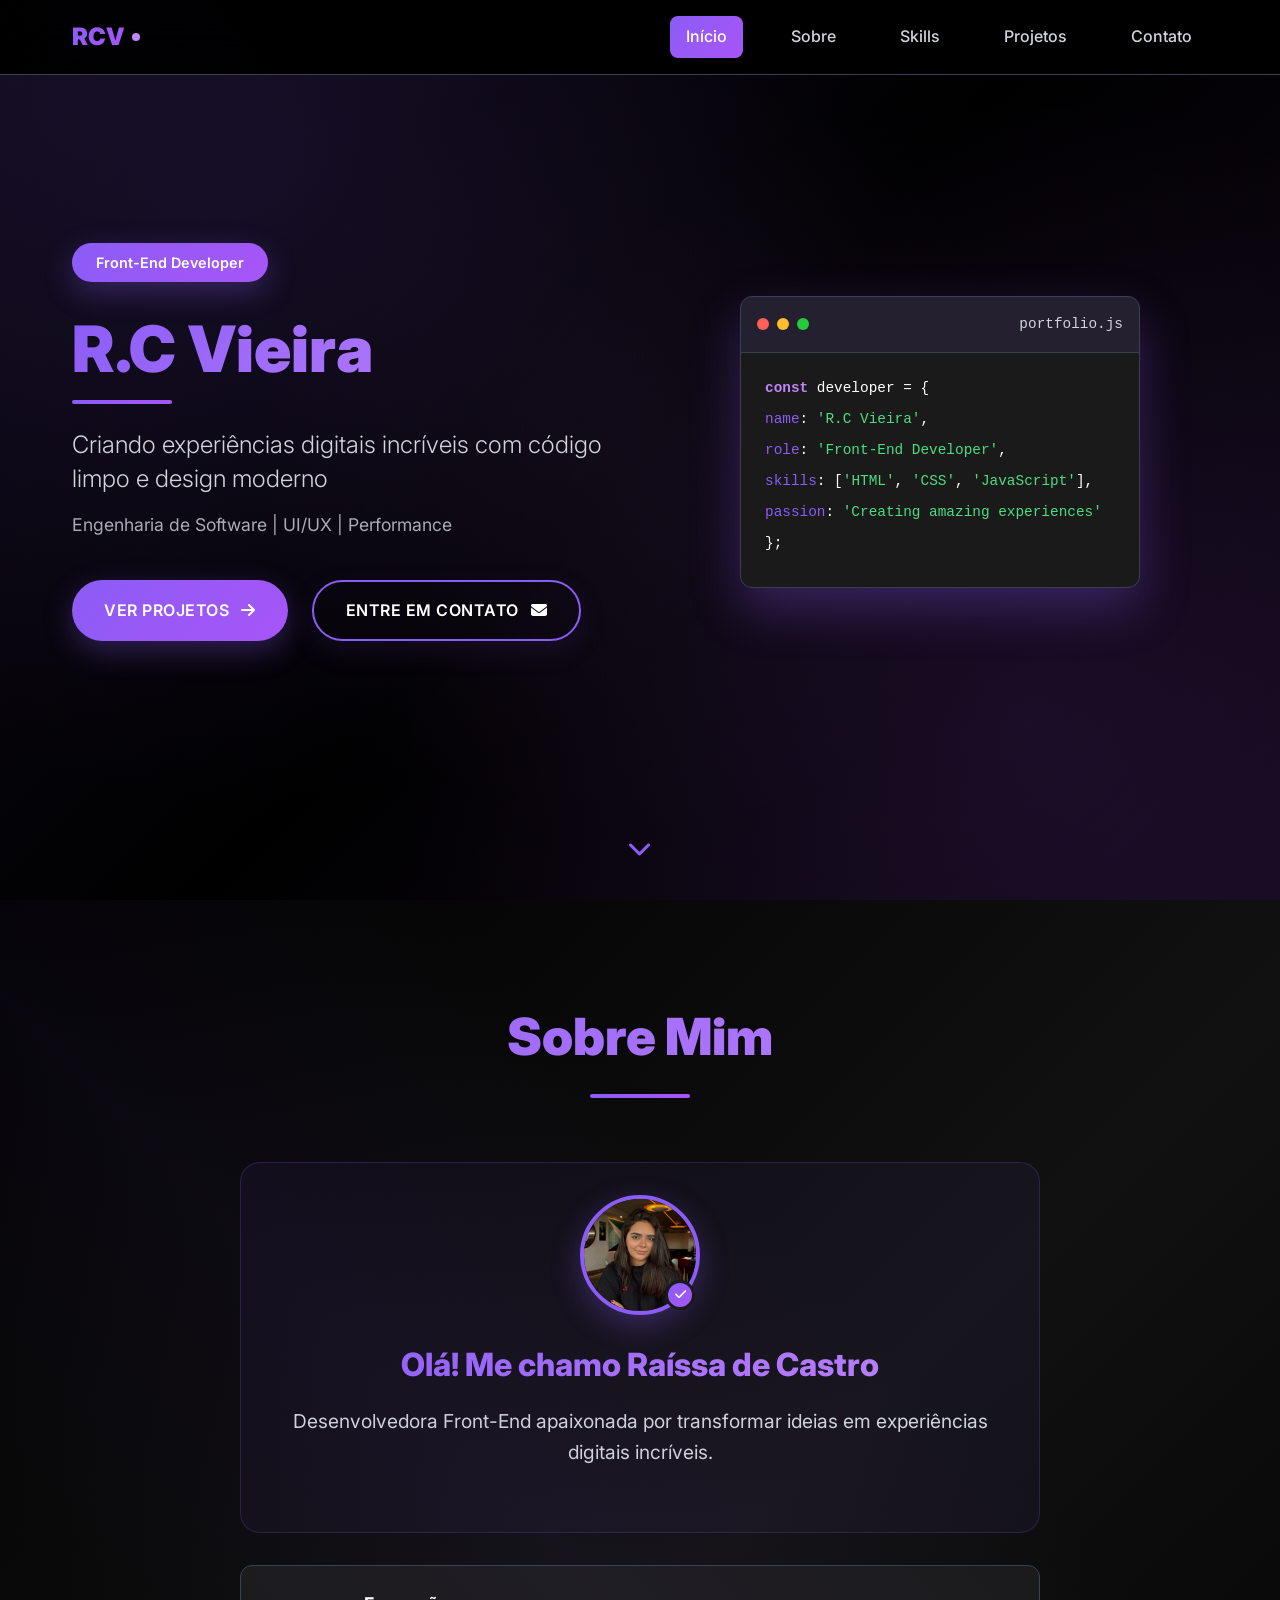
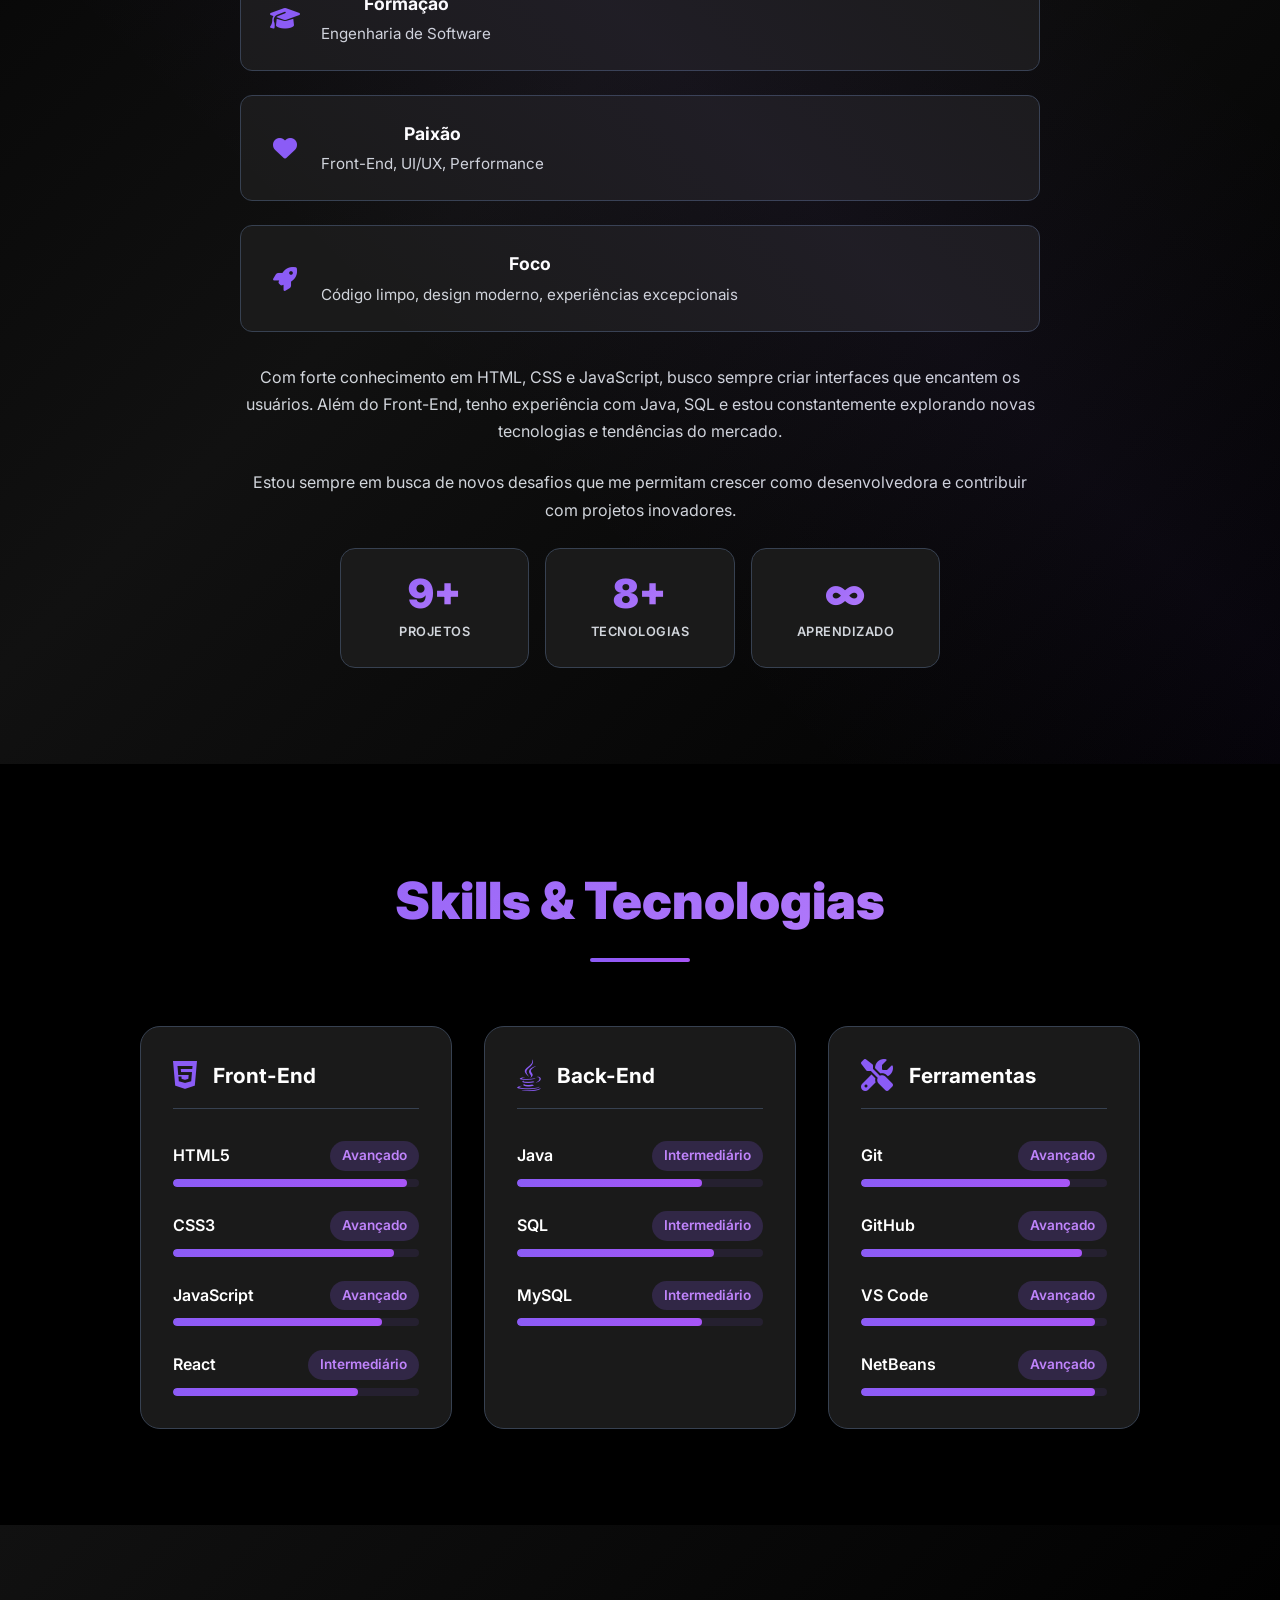
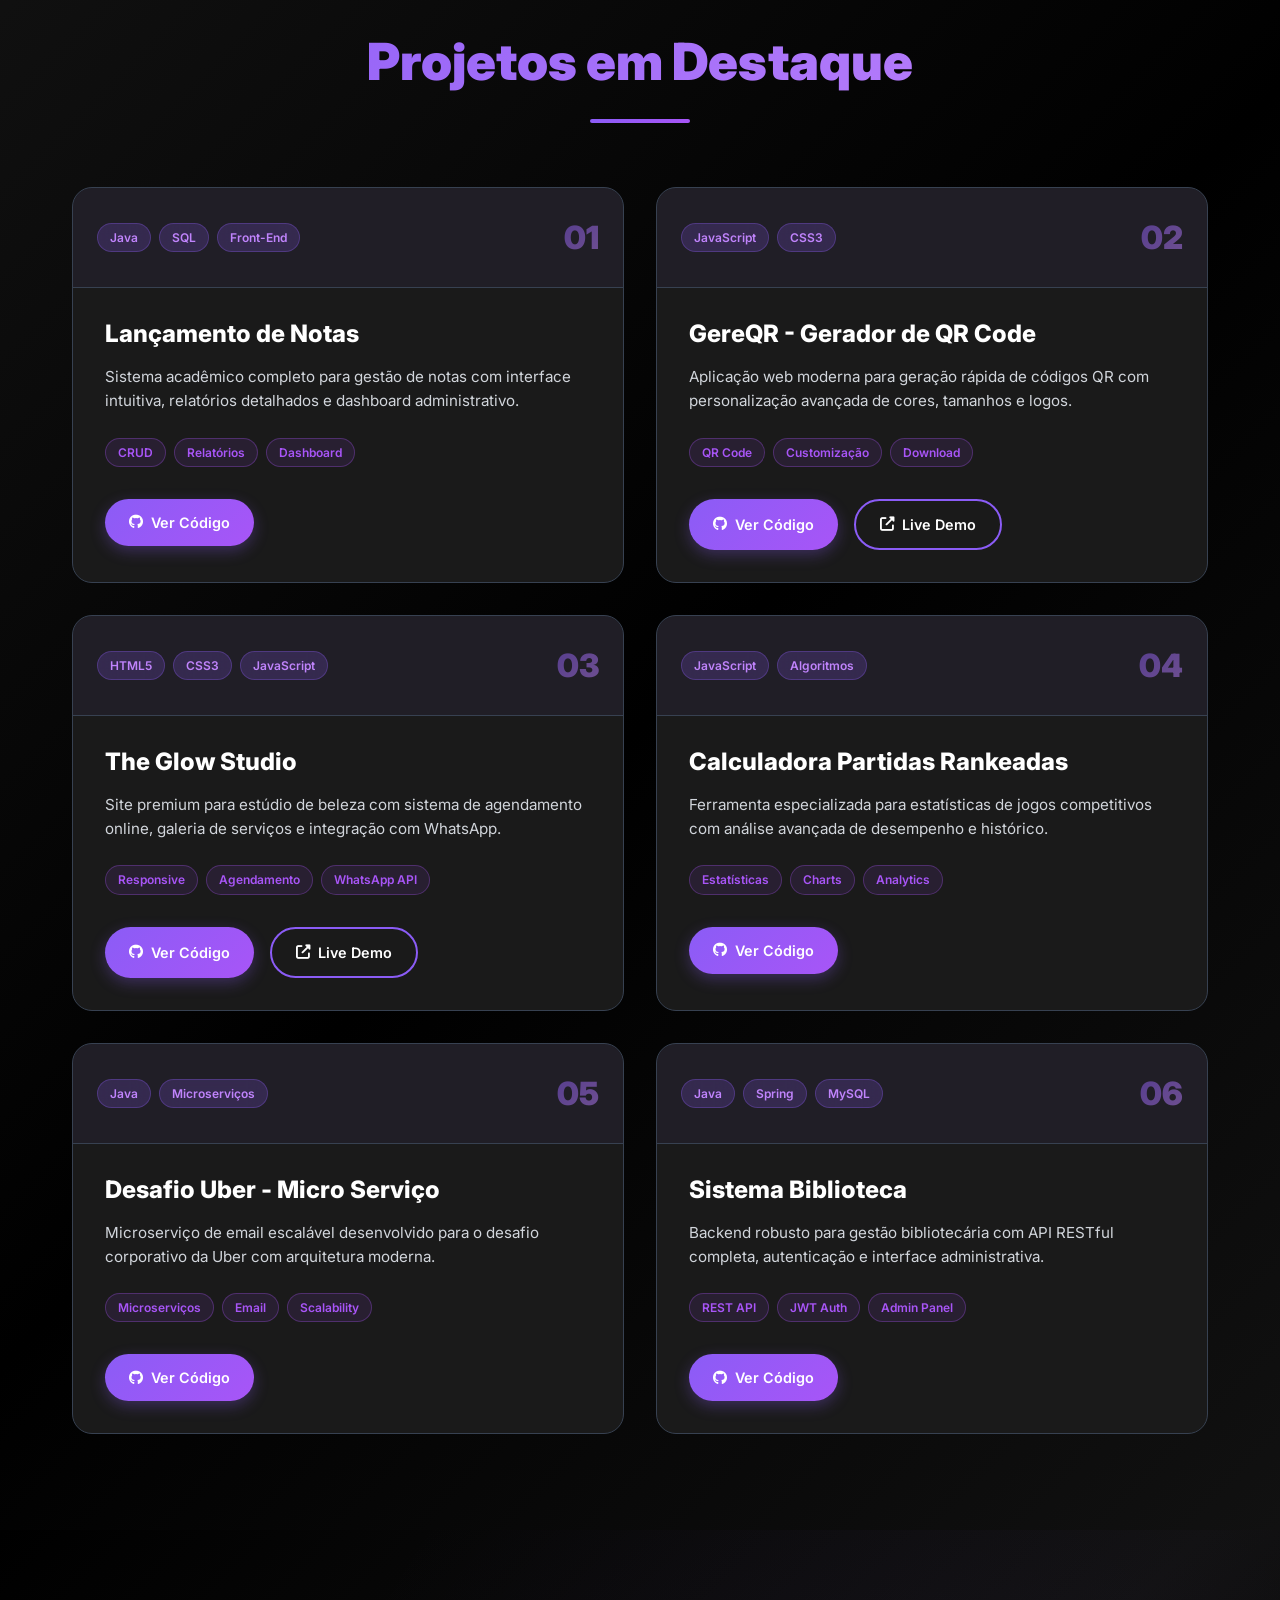
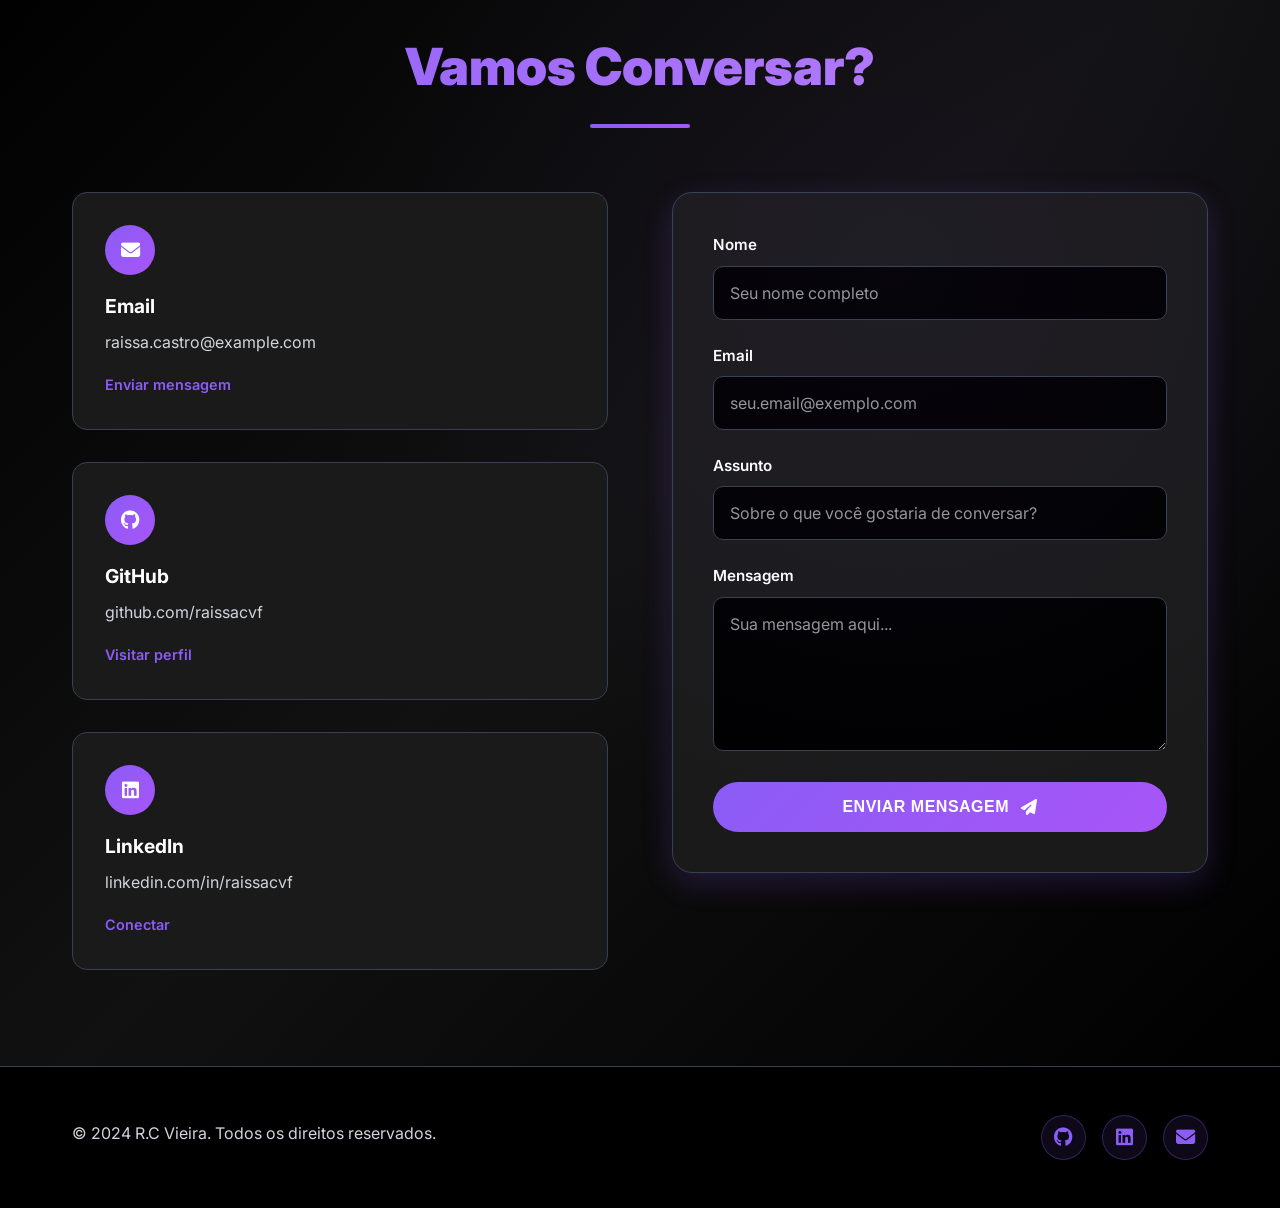
==== commit 7fb9b4a0: "Change stylesheet and update personal introduction Updated stylesheet link and modified text in mult" ====
--- a/index.html
+++ b/index.html
@@ -9,7 +9,7 @@
     <meta property="og:title" content="R.C Vieira | Front-End Developer">
     <meta property="og:description" content="Desenvolvedora Front-End criando experiências digitais incríveis">
     <meta property="og:type" content="website">
-    <link rel="stylesheet" href="modern.css">
+    <link rel="stylesheet" href="styles.css">
     <link rel="stylesheet" href="https://cdnjs.cloudflare.com/ajax/libs/font-awesome/6.4.0/css/all.min.css">
     <link rel="preconnect" href="https://fonts.googleapis.com">
     <link rel="preconnect" href="https://fonts.gstatic.com" crossorigin>
@@ -17,7 +17,6 @@
     <link rel="icon" type="image/png" href="img/RC.png">
 </head>
 <body>
-    <!-- Navigation -->
     <nav class="navbar">
         <div class="nav-container">
             <div class="nav-logo">
@@ -39,7 +38,6 @@
         </div>
     </nav>
 
-    <!-- Hero Section -->
     <section id="home" class="hero">
         <div class="hero-background">
             <div class="hero-particles"></div>
@@ -97,7 +95,6 @@
         </div>
     </section>
 
-    <!-- About Section -->
     <section id="about" class="about">
         <div class="container">
             <div class="section-header">
@@ -114,7 +111,7 @@
                             </div>
                         </div>
                         <div class="about-intro">
-                            <h3>Olá! Eu sou R.C Vieira 👋</h3>
+                            <h3>Olá! Me chamo Raíssa de Castro</h3>
                             <p>Desenvolvedora Front-End apaixonada por transformar ideias em experiências digitais incríveis.</p>
                         </div>
                     </div>
@@ -164,7 +161,6 @@
         </div>
     </section>
 
-    <!-- Skills Section -->
     <section id="skills" class="skills">
         <div class="container">
             <div class="section-header">
@@ -301,7 +297,6 @@
         </div>
     </section>
 
-    <!-- Projects Section -->
     <section id="projects" class="projects">
         <div class="container">
             <div class="section-header">
@@ -473,7 +468,6 @@
         </div>
     </section>
 
-    <!-- Contact Section -->
     <section id="contact" class="contact">
         <div class="container">
             <div class="section-header">
@@ -541,13 +535,11 @@
         </div>
     </section>
 
-    <!-- Footer -->
     <footer class="footer">
         <div class="container">
             <div class="footer-content">
                 <div class="footer-text">
                     <p>&copy; 2024 R.C Vieira. Todos os direitos reservados.</p>
-                
                 </div>
                 <div class="footer-social">
                     <a href="https://github.com/raissacvf" target="_blank" class="social-link">
@@ -565,7 +557,6 @@
     </footer>
 
     <script>
-        // Navigation
         const navToggle = document.querySelector('.nav-toggle');
         const navMenu = document.querySelector('.nav-menu');
         const navLinks = document.querySelectorAll('.nav-link');
@@ -575,7 +566,6 @@
             navToggle.classList.toggle('active');
         });
 
-        // Close menu when clicking on links
         navLinks.forEach(link => {
             link.addEventListener('click', () => {
                 navMenu.classList.remove('active');
@@ -583,7 +573,6 @@
             });
         });
 
-        // Smooth scrolling
         document.querySelectorAll('a[href^="#"]').forEach(anchor => {
             anchor.addEventListener('click', function (e) {
                 e.preventDefault();
@@ -594,7 +583,6 @@
             });
         });
 
-        // Formspree form handling
         function handleSubmit(event) {
             event.preventDefault();
             
@@ -602,11 +590,9 @@
             const submitBtn = form.querySelector('button[type="submit"]');
             const originalText = submitBtn.innerHTML;
             
-            // Show loading state
             submitBtn.innerHTML = '<i class="fas fa-spinner fa-spin"></i> Enviando...';
             submitBtn.disabled = true;
             
-            // Submit form
             fetch(form.action, {
                 method: 'POST',
                 body: new FormData(form),
@@ -616,11 +602,9 @@
             })
             .then(response => {
                 if (response.ok) {
-                    // Success
                     submitBtn.innerHTML = '<i class="fas fa-check"></i> Mensagem Enviada!';
                     form.reset();
                     
-                    // Reset button after 3 seconds
                     setTimeout(() => {
                         submitBtn.innerHTML = originalText;
                         submitBtn.disabled = false;
@@ -630,7 +614,6 @@
                 }
             })
             .catch(error => {
-                // Error
                 submitBtn.innerHTML = '<i class="fas fa-exclamation"></i> Erro ao Enviar';
                 setTimeout(() => {
                     submitBtn.innerHTML = originalText;
@@ -639,7 +622,6 @@
             });
         }
 
-        // Scroll animations
         const observerOptions = {
             threshold: 0.1,
             rootMargin: '0px 0px -50px 0px'
@@ -657,7 +639,6 @@
             observer.observe(el);
         });
 
-     
         window.addEventListener('scroll', () => {
             let current = '';
             const sections = document.querySelectorAll('section');
--- a/styles.css
+++ b/styles.css
@@ -0,0 +1,1452 @@
+* {
+    margin: 0;
+    padding: 0;
+    box-sizing: border-box;
+}
+
+:root {
+    --primary: #8b5cf6;
+    --primary-dark: #7c3aed;
+    --secondary: #a855f7;
+    --accent: #c084fc;
+    --text: #ffffff;
+    --text-light: #d1d5db;
+    --text-dark: #1f2937;
+    --bg: #000000;
+    --bg-light: #111111;
+    --bg-card: #1a1a1a;
+    --border: #374151;
+    --shadow: 0 4px 6px -1px rgba(139, 92, 246, 0.3);
+    --shadow-lg: 0 10px 15px -3px rgba(139, 92, 246, 0.4);
+    --gradient: linear-gradient(135deg, var(--primary) 0%, var(--secondary) 100%);
+    --gradient-text: linear-gradient(135deg, var(--primary) 0%, var(--accent) 100%);
+}
+
+html {
+    scroll-behavior: smooth;
+    font-size: 16px;
+}
+
+body {
+    font-family: 'Inter', -apple-system, BlinkMacSystemFont, 'Segoe UI', sans-serif;
+    line-height: 1.6;
+    color: var(--text);
+    background: var(--bg);
+    overflow-x: hidden;
+}
+
+.container {
+    max-width: 1200px;
+    margin: 0 auto;
+    padding: 0 2rem;
+}
+
+
+.navbar {
+    position: fixed;
+    top: 0;
+    width: 100%;
+    background: rgba(0, 0, 0, 0.95);
+    backdrop-filter: blur(20px);
+    border-bottom: 1px solid var(--border);
+    z-index: 1000;
+    transition: all 0.3s ease;
+}
+
+.nav-container {
+    max-width: 1200px;
+    margin: 0 auto;
+    padding: 1rem 2rem;
+    display: flex;
+    justify-content: space-between;
+    align-items: center;
+}
+
+.nav-logo {
+    display: flex;
+    align-items: center;
+    gap: 0.5rem;
+    font-weight: 900;
+    font-size: 1.5rem;
+    color: var(--text);
+    text-decoration: none;
+}
+
+.logo-text {
+    background: var(--gradient);
+    -webkit-background-clip: text;
+    -webkit-text-fill-color: transparent;
+    background-clip: text;
+}
+
+.logo-dot {
+    width: 8px;
+    height: 8px;
+    background: var(--accent);
+    border-radius: 50%;
+    animation: pulse 2s infinite;
+}
+
+@keyframes pulse {
+    0%, 100% { transform: scale(1); opacity: 1; }
+    50% { transform: scale(1.2); opacity: 0.7; }
+}
+
+.nav-menu {
+    display: flex;
+    gap: 2rem;
+    align-items: center;
+}
+
+.nav-link {
+    color: var(--text-light);
+    text-decoration: none;
+    font-weight: 500;
+    padding: 0.5rem 1rem;
+    border-radius: 8px;
+    transition: all 0.3s ease;
+    position: relative;
+    overflow: hidden;
+}
+
+.nav-link::before {
+    content: '';
+    position: absolute;
+    top: 0;
+    left: -100%;
+    width: 100%;
+    height: 100%;
+    background: var(--gradient);
+    transition: left 0.3s ease;
+    z-index: -1;
+}
+
+.nav-link:hover::before {
+    left: 0;
+}
+
+.nav-link:hover {
+    color: var(--text);
+    transform: translateY(-2px);
+}
+
+.nav-link.active {
+    color: var(--text);
+    background: var(--gradient);
+}
+
+.nav-toggle {
+    display: none;
+    flex-direction: column;
+    gap: 4px;
+    cursor: pointer;
+    padding: 0.5rem;
+    border-radius: 8px;
+    transition: all 0.3s ease;
+}
+
+.nav-toggle span {
+    width: 25px;
+    height: 2px;
+    background: var(--text);
+    transition: all 0.3s ease;
+    border-radius: 2px;
+}
+
+.nav-toggle:hover {
+    background: rgba(139, 92, 246, 0.1);
+}
+
+.nav-toggle.active span:nth-child(1) {
+    transform: rotate(45deg) translate(5px, 5px);
+    background: var(--accent);
+}
+
+.nav-toggle.active span:nth-child(2) {
+    opacity: 0;
+}
+
+.nav-toggle.active span:nth-child(3) {
+    transform: rotate(-45deg) translate(7px, -6px);
+    background: var(--accent);
+}
+
+
+.hero {
+    min-height: 100vh;
+    display: flex;
+    align-items: center;
+    padding-top: 80px;
+    position: relative;
+    overflow: hidden;
+}
+
+.hero-background {
+    position: absolute;
+    top: 0;
+    left: 0;
+    width: 100%;
+    height: 100%;
+    z-index: -2;
+}
+
+.hero-particles {
+    position: absolute;
+    top: 0;
+    left: 0;
+    width: 100%;
+    height: 100%;
+    background-image: 
+        radial-gradient(circle at 20% 20%, rgba(139, 92, 246, 0.1) 0%, transparent 50%),
+        radial-gradient(circle at 80% 80%, rgba(168, 85, 247, 0.1) 0%, transparent 50%),
+        radial-gradient(circle at 50% 50%, rgba(192, 132, 252, 0.05) 0%, transparent 50%);
+    animation: floatParticles 20s ease-in-out infinite;
+}
+
+@keyframes floatParticles {
+    0%, 100% { transform: translate(0, 0) rotate(0deg); }
+    33% { transform: translate(-20px, -20px) rotate(120deg); }
+    66% { transform: translate(20px, -10px) rotate(240deg); }
+}
+
+.hero-gradient {
+    position: absolute;
+    top: 0;
+    left: 0;
+    width: 100%;
+    height: 100%;
+    background: linear-gradient(135deg, 
+        rgba(139, 92, 246, 0.1) 0%, 
+        rgba(0, 0, 0, 0.8) 50%, 
+        rgba(168, 85, 247, 0.1) 100%);
+    z-index: -1;
+}
+
+.hero-container {
+    max-width: 1200px;
+    margin: 0 auto;
+    padding: 0 2rem;
+    position: relative;
+    z-index: 1;
+}
+
+.hero-content {
+    display: grid;
+    grid-template-columns: 1fr 1fr;
+    gap: 4rem;
+    align-items: center;
+    min-height: 600px;
+}
+
+.hero-text {
+    animation: fadeInUp 1s ease-out;
+}
+
+.hero-badge {
+    display: inline-block;
+    padding: 0.5rem 1.5rem;
+    background: var(--gradient);
+    color: var(--text);
+    border-radius: 50px;
+    font-weight: 600;
+    font-size: 0.9rem;
+    margin-bottom: 2rem;
+    box-shadow: 0 10px 30px rgba(139, 92, 246, 0.3);
+    animation: float 3s ease-in-out infinite;
+}
+
+@keyframes float {
+    0%, 100% { transform: translateY(0px); }
+    50% { transform: translateY(-10px); }
+}
+
+.hero-title {
+    font-size: clamp(3rem, 5vw, 5rem);
+    font-weight: 900;
+    line-height: 1.1;
+    margin-bottom: 1.5rem;
+    position: relative;
+}
+
+.title-line {
+    display: block;
+    background: var(--gradient-text);
+    -webkit-background-clip: text;
+    -webkit-text-fill-color: transparent;
+    background-clip: text;
+}
+
+.title-underline {
+    display: block;
+    width: 100px;
+    height: 4px;
+    background: var(--gradient);
+    border-radius: 2px;
+    margin-top: 1rem;
+    position: relative;
+    overflow: hidden;
+}
+
+.title-underline::after {
+    content: '';
+    position: absolute;
+    top: 0;
+    left: -100%;
+    width: 100%;
+    height: 100%;
+    background: linear-gradient(90deg, transparent, rgba(255, 255, 255, 0.4), transparent);
+    animation: shimmer 2s infinite;
+}
+
+@keyframes shimmer {
+    0% { left: -100%; }
+    100% { left: 100%; }
+}
+
+.hero-subtitle {
+    font-size: clamp(1.2rem, 3vw, 1.5rem);
+    color: var(--text-light);
+    margin-bottom: 1rem;
+    font-weight: 300;
+    line-height: 1.4;
+}
+
+.hero-description p {
+    color: var(--text-light);
+    font-size: 1.1rem;
+    opacity: 0.8;
+}
+
+.hero-actions {
+    display: flex;
+    gap: 1.5rem;
+    margin-top: 2.5rem;
+    flex-wrap: wrap;
+}
+
+.btn {
+    display: inline-flex;
+    align-items: center;
+    gap: 0.75rem;
+    padding: 1rem 2rem;
+    border: none;
+    border-radius: 50px;
+    font-size: 1rem;
+    font-weight: 600;
+    text-decoration: none;
+    cursor: pointer;
+    transition: all 0.3s ease;
+    position: relative;
+    overflow: hidden;
+    text-transform: uppercase;
+    letter-spacing: 0.5px;
+}
+
+.btn::before {
+    content: '';
+    position: absolute;
+    top: 0;
+    left: -100%;
+    width: 100%;
+    height: 100%;
+    background: linear-gradient(90deg, transparent, rgba(255, 255, 255, 0.2), transparent);
+    transition: left 0.5s ease;
+}
+
+.btn:hover::before {
+    left: 100%;
+}
+
+.btn-primary {
+    background: var(--gradient);
+    color: var(--text);
+    box-shadow: 0 10px 30px rgba(139, 92, 246, 0.3);
+}
+
+.btn-primary:hover {
+    transform: translateY(-3px);
+    box-shadow: 0 15px 40px rgba(139, 92, 246, 0.4);
+}
+
+.btn-secondary {
+    background: transparent;
+    color: var(--text);
+    border: 2px solid var(--primary);
+    box-shadow: 0 10px 30px rgba(139, 92, 246, 0.1);
+}
+
+.btn-secondary:hover {
+    background: var(--gradient);
+    transform: translateY(-3px);
+    box-shadow: 0 15px 40px rgba(139, 92, 246, 0.3);
+}
+
+.hero-visual {
+    display: flex;
+    justify-content: center;
+    align-items: center;
+    animation: fadeInRight 1s ease-out;
+}
+
+.code-editor {
+    background: var(--bg-card);
+    border: 1px solid var(--border);
+    border-radius: 12px;
+    overflow: hidden;
+    box-shadow: 0 20px 50px rgba(139, 92, 246, 0.3);
+    max-width: 400px;
+    width: 100%;
+}
+
+.editor-header {
+    background: rgba(139, 92, 246, 0.1);
+    padding: 1rem;
+    display: flex;
+    justify-content: space-between;
+    align-items: center;
+    border-bottom: 1px solid var(--border);
+}
+
+.editor-dots {
+    display: flex;
+    gap: 0.5rem;
+}
+
+.dot {
+    width: 12px;
+    height: 12px;
+    border-radius: 50%;
+}
+
+.dot.red { background: #ff5f56; }
+.dot.yellow { background: #ffbd2e; }
+.dot.green { background: #27c93f; }
+
+.editor-title {
+    color: var(--text-light);
+    font-size: 0.9rem;
+    font-family: 'Courier New', monospace;
+}
+
+.editor-content {
+    padding: 1.5rem;
+    font-family: 'Courier New', monospace;
+    font-size: 0.9rem;
+    line-height: 1.6;
+}
+
+.code-line {
+    margin-bottom: 0.5rem;
+    opacity: 0;
+    animation: typeCode 0.5s ease-out forwards;
+}
+
+.code-line:nth-child(1) { animation-delay: 0.5s; }
+.code-line:nth-child(2) { animation-delay: 1s; }
+.code-line:nth-child(3) { animation-delay: 1.5s; }
+.code-line:nth-child(4) { animation-delay: 2s; }
+.code-line:nth-child(5) { animation-delay: 2.5s; }
+.code-line:nth-child(6) { animation-delay: 3s; }
+
+@keyframes typeCode {
+    from { 
+        opacity: 0;
+        transform: translateX(-20px);
+    }
+    to { 
+        opacity: 1;
+        transform: translateX(0);
+    }
+}
+
+.code-keyword { color: var(--accent); font-weight: 600; }
+.code-variable { color: var(--text); }
+.code-property { color: var(--primary); }
+.code-string { color: #4ade80; }
+
+.hero-scroll {
+    position: absolute;
+    bottom: 2rem;
+    left: 50%;
+    transform: translateX(-50%);
+    text-align: center;
+    cursor: pointer;
+    animation: bounce 2s infinite;
+}
+
+.scroll-arrow {
+    color: var(--primary);
+    font-size: 1.5rem;
+    animation: bounce 2s infinite;
+}
+
+@keyframes bounce {
+    0%, 20%, 50%, 80%, 100% { transform: translateX(-50%) translateY(0); }
+    40% { transform: translateX(-50%) translateY(-10px); }
+    60% { transform: translateX(-50%) translateY(-5px); }
+}
+
+
+section {
+    padding: 6rem 0;
+    position: relative;
+}
+
+.section-header {
+    text-align: center;
+    margin-bottom: 4rem;
+}
+
+.section-title {
+    font-size: clamp(2.5rem, 4vw, 3.5rem);
+    font-weight: 900;
+    margin-bottom: 1rem;
+    background: var(--gradient-text);
+    -webkit-background-clip: text;
+    -webkit-text-fill-color: transparent;
+    background-clip: text;
+    position: relative;
+}
+
+.section-line {
+    width: 100px;
+    height: 4px;
+    background: var(--gradient);
+    border-radius: 2px;
+    margin: 0 auto;
+    position: relative;
+    overflow: hidden;
+}
+
+.section-line::after {
+    content: '';
+    position: absolute;
+    top: 0;
+    left: -100%;
+    width: 100%;
+    height: 100%;
+    background: linear-gradient(90deg, transparent, rgba(255, 255, 255, 0.4), transparent);
+    animation: shimmer 2s infinite;
+}
+
+
+.about {
+    background: linear-gradient(135deg, var(--bg) 0%, var(--bg-light) 50%, var(--bg) 100%);
+    position: relative;
+    overflow: hidden;
+}
+
+.about::before {
+    content: '';
+    position: absolute;
+    top: 0;
+    left: 0;
+    right: 0;
+    bottom: 0;
+    background: linear-gradient(45deg, transparent 30%, rgba(139, 92, 246, 0.05) 50%, transparent 70%);
+    pointer-events: none;
+}
+
+.about-content {
+    display: flex;
+    flex-direction: column;
+    gap: 3rem;
+    align-items: center;
+}
+
+.about-text {
+    width: 100%;
+    max-width: 800px;
+    text-align: center;
+}
+
+.about-stats {
+    display: grid;
+    grid-template-columns: repeat(3, 1fr);
+    gap: 2rem;
+    width: 100%;
+    max-width: 600px;
+    margin: 0 auto;
+}
+
+.about-profile {
+    display: flex;
+    flex-direction: column;
+    align-items: center;
+    gap: 1.5rem;
+    margin-bottom: 2rem;
+    padding: 2rem;
+    background: rgba(139, 92, 246, 0.05);
+    border-radius: 20px;
+    border: 1px solid rgba(139, 92, 246, 0.2);
+    text-align: center;
+}
+
+.profile-image {
+    position: relative;
+    width: 120px;
+    height: 120px;
+    flex-shrink: 0;
+}
+
+.profile-img {
+    width: 100%;
+    height: 100%;
+    border-radius: 50%;
+    object-fit: cover;
+    border: 4px solid var(--primary);
+    box-shadow: 0 10px 30px rgba(139, 92, 246, 0.3);
+}
+
+.profile-badge {
+    position: absolute;
+    bottom: 5px;
+    right: 5px;
+    width: 30px;
+    height: 30px;
+    background: var(--gradient);
+    border-radius: 50%;
+    display: flex;
+    align-items: center;
+    justify-content: center;
+    color: var(--text);
+    font-size: 0.8rem;
+    border: 3px solid var(--bg-card);
+}
+
+.about-intro h3 {
+    font-size: 2rem;
+    font-weight: 800;
+    margin-bottom: 1rem;
+    background: var(--gradient-text);
+    -webkit-background-clip: text;
+    -webkit-text-fill-color: transparent;
+    background-clip: text;
+}
+
+.about-intro p {
+    font-size: 1.2rem;
+    color: var(--text-light);
+    margin-bottom: 2rem;
+    line-height: 1.6;
+}
+
+.about-details {
+    display: flex;
+    flex-direction: column;
+    gap: 1.5rem;
+}
+
+.detail-item {
+    display: flex;
+    align-items: center;
+    gap: 1rem;
+    padding: 1.5rem;
+    background: var(--bg-card);
+    border: 1px solid var(--border);
+    border-radius: 12px;
+    transition: all 0.3s ease;
+}
+
+.detail-item:hover {
+    transform: translateY(-3px);
+    border-color: var(--primary);
+    box-shadow: 0 10px 30px rgba(139, 92, 246, 0.2);
+}
+
+.detail-item i {
+    font-size: 1.5rem;
+    color: var(--primary);
+    width: 40px;
+    text-align: center;
+}
+
+.detail-item h4 {
+    font-size: 1.1rem;
+    font-weight: 700;
+    color: var(--text);
+    margin-bottom: 0.25rem;
+}
+
+.detail-item p {
+    color: var(--text-light);
+    font-size: 0.95rem;
+}
+
+.about-description {
+    margin-top: 2rem;
+}
+
+.about-description p {
+    color: var(--text-light);
+    line-height: 1.7;
+    margin-bottom: 1.5rem;
+}
+
+.about-stats {
+    display: grid;
+    grid-template-columns: repeat(3, 1fr);
+    gap: 1rem;
+}
+
+.stat-card {
+    background: var(--bg-card);
+    border: 1px solid var(--border);
+    border-radius: 15px;
+    padding: 1.5rem;
+    text-align: center;
+    transition: all 0.3s ease;
+    position: relative;
+    overflow: hidden;
+    min-height: 120px;
+    display: flex;
+    flex-direction: column;
+    justify-content: center;
+}
+
+.stat-number {
+    font-size: 2.5rem;
+    font-weight: 900;
+    background: var(--gradient-text);
+    -webkit-background-clip: text;
+    -webkit-text-fill-color: transparent;
+    background-clip: text;
+    margin-bottom: 0.5rem;
+    line-height: 1;
+}
+
+.stat-label {
+    color: var(--text-light);
+    font-weight: 600;
+    text-transform: uppercase;
+    letter-spacing: 0.5px;
+    font-size: 0.8rem;
+}
+
+
+.skills {
+    background: var(--bg);
+    position: relative;
+}
+
+.skills-content {
+    max-width: 1000px;
+    margin: 0 auto;
+}
+
+.skills-grid {
+    display: grid;
+    grid-template-columns: repeat(auto-fit, minmax(300px, 1fr));
+    gap: 2rem;
+}
+
+.skill-category {
+    background: var(--bg-card);
+    border: 1px solid var(--border);
+    border-radius: 20px;
+    padding: 2rem;
+    transition: all 0.3s ease;
+    position: relative;
+    overflow: hidden;
+}
+
+.skill-category::before {
+    content: '';
+    position: absolute;
+    top: 0;
+    left: -100%;
+    width: 100%;
+    height: 100%;
+    background: linear-gradient(90deg, transparent, rgba(139, 92, 246, 0.1), transparent);
+    transition: left 0.6s ease;
+}
+
+.skill-category:hover::before {
+    left: 100%;
+}
+
+.skill-category:hover {
+    transform: translateY(-5px);
+    border-color: var(--primary);
+    box-shadow: 0 15px 40px rgba(139, 92, 246, 0.3);
+}
+
+.skill-header {
+    display: flex;
+    align-items: center;
+    gap: 1rem;
+    margin-bottom: 2rem;
+    padding-bottom: 1rem;
+    border-bottom: 1px solid var(--border);
+}
+
+.skill-header i {
+    font-size: 2rem;
+    color: var(--primary);
+}
+
+.skill-header h3 {
+    font-size: 1.3rem;
+    font-weight: 700;
+    color: var(--text);
+}
+
+.skill-items {
+    display: flex;
+    flex-direction: column;
+    gap: 1.5rem;
+}
+
+.skill-item {
+    display: flex;
+    flex-direction: column;
+    gap: 0.5rem;
+}
+
+.skill-info {
+    display: flex;
+    justify-content: space-between;
+    align-items: center;
+}
+
+.skill-name {
+    font-weight: 600;
+    color: var(--text);
+}
+
+.skill-level {
+    font-size: 0.85rem;
+    padding: 0.25rem 0.75rem;
+    background: rgba(139, 92, 246, 0.2);
+    color: var(--accent);
+    border-radius: 50px;
+    font-weight: 600;
+}
+
+.skill-bar {
+    width: 100%;
+    height: 8px;
+    background: rgba(139, 92, 246, 0.1);
+    border-radius: 4px;
+    overflow: hidden;
+    position: relative;
+}
+
+.skill-progress {
+    height: 100%;
+    background: var(--gradient);
+    border-radius: 4px;
+    width: 0;
+    animation: fillBar 2s ease-out forwards;
+}
+
+@keyframes fillBar {
+    to { width: var(--width, 0%); }
+}
+
+
+.projects {
+    background: linear-gradient(135deg, var(--bg-light) 0%, var(--bg) 50%, var(--bg-light) 100%);
+    position: relative;
+}
+
+.projects-grid {
+    display: grid;
+    grid-template-columns: repeat(auto-fit, minmax(380px, 1fr));
+    gap: 2rem;
+}
+
+.project-card {
+    background: var(--bg-card);
+    border: 1px solid var(--border);
+    border-radius: 20px;
+    overflow: hidden;
+    transition: all 0.4s cubic-bezier(0.4, 0, 0.2, 1);
+    position: relative;
+    opacity: 0;
+    transform: translateY(50px);
+}
+
+.project-card.animate {
+    opacity: 1;
+    transform: translateY(0);
+}
+
+.project-card::before {
+    content: '';
+    position: absolute;
+    top: 0;
+    left: 0;
+    right: 0;
+    height: 3px;
+    background: var(--gradient);
+    opacity: 0;
+    transition: opacity 0.3s ease;
+}
+
+.project-card:hover::before {
+    opacity: 1;
+}
+
+.project-card:hover {
+    transform: translateY(-10px) scale(1.02);
+    box-shadow: 0 20px 50px rgba(139, 92, 246, 0.4);
+    border-color: var(--primary);
+}
+
+.project-header {
+    display: flex;
+    justify-content: space-between;
+    align-items: center;
+    padding: 1.5rem;
+    background: rgba(139, 92, 246, 0.05);
+    border-bottom: 1px solid var(--border);
+}
+
+.project-tech {
+    display: flex;
+    gap: 0.5rem;
+    flex-wrap: wrap;
+}
+
+.tech-tag {
+    padding: 0.25rem 0.75rem;
+    background: rgba(139, 92, 246, 0.2);
+    color: var(--accent);
+    border: 1px solid rgba(139, 92, 246, 0.3);
+    border-radius: 50px;
+    font-size: 0.75rem;
+    font-weight: 600;
+    backdrop-filter: blur(10px);
+}
+
+.project-number {
+    font-size: 2rem;
+    font-weight: 900;
+    background: var(--gradient-text);
+    -webkit-background-clip: text;
+    -webkit-text-fill-color: transparent;
+    background-clip: text;
+    opacity: 0.5;
+}
+
+.project-content {
+    padding: 2rem;
+}
+
+.project-title {
+    font-size: 1.5rem;
+    font-weight: 800;
+    margin-bottom: 1rem;
+    color: var(--text);
+    line-height: 1.2;
+}
+
+.project-description {
+    color: var(--text-light);
+    line-height: 1.6;
+    margin-bottom: 1.5rem;
+    font-size: 0.95rem;
+}
+
+.project-features {
+    display: flex;
+    gap: 0.5rem;
+    flex-wrap: wrap;
+    margin-bottom: 2rem;
+}
+
+.feature-tag {
+    padding: 0.25rem 0.75rem;
+    background: rgba(168, 85, 247, 0.1);
+    color: var(--secondary);
+    border: 1px solid rgba(168, 85, 247, 0.3);
+    border-radius: 50px;
+    font-size: 0.75rem;
+    font-weight: 600;
+}
+
+.project-actions {
+    display: flex;
+    gap: 1rem;
+    flex-wrap: wrap;
+}
+
+.project-link, .project-demo {
+    display: inline-flex;
+    align-items: center;
+    gap: 0.5rem;
+    padding: 0.75rem 1.5rem;
+    border-radius: 50px;
+    text-decoration: none;
+    font-weight: 600;
+    font-size: 0.9rem;
+    transition: all 0.3s ease;
+    cursor: pointer;
+    border: none;
+}
+
+.project-link {
+    background: var(--gradient);
+    color: var(--text);
+    box-shadow: 0 5px 15px rgba(139, 92, 246, 0.3);
+}
+
+.project-link:hover {
+    transform: translateY(-2px);
+    box-shadow: 0 8px 25px rgba(139, 92, 246, 0.4);
+}
+
+.project-demo {
+    background: transparent;
+    color: var(--text);
+    border: 2px solid var(--primary);
+}
+
+.project-demo:hover {
+    background: var(--gradient);
+    color: var(--text);
+    transform: translateY(-2px);
+}
+
+
+.contact {
+    background: linear-gradient(135deg, var(--bg) 0%, var(--bg-light) 50%, var(--bg) 100%);
+    position: relative;
+}
+
+.contact::before {
+    content: '';
+    position: absolute;
+    top: 0;
+    left: 0;
+    right: 0;
+    bottom: 0;
+    background: radial-gradient(circle at 70% 30%, rgba(139, 92, 246, 0.05) 0%, transparent 50%);
+    pointer-events: none;
+}
+
+.contact-content {
+    display: grid;
+    grid-template-columns: 1fr 1fr;
+    gap: 4rem;
+    align-items: start;
+}
+
+.contact-info {
+    display: flex;
+    flex-direction: column;
+    gap: 2rem;
+}
+
+.contact-card {
+    background: var(--bg-card);
+    border: 1px solid var(--border);
+    border-radius: 15px;
+    padding: 2rem;
+    transition: all 0.3s ease;
+    position: relative;
+    overflow: hidden;
+}
+
+.contact-card::before {
+    content: '';
+    position: absolute;
+    top: 0;
+    left: -100%;
+    width: 100%;
+    height: 100%;
+    background: linear-gradient(90deg, transparent, rgba(139, 92, 246, 0.1), transparent);
+    transition: left 0.6s ease;
+}
+
+.contact-card:hover::before {
+    left: 100%;
+}
+
+.contact-card:hover {
+    transform: translateY(-5px);
+    border-color: var(--primary);
+    box-shadow: 0 15px 40px rgba(139, 92, 246, 0.3);
+}
+
+.contact-icon {
+    width: 50px;
+    height: 50px;
+    background: var(--gradient);
+    border-radius: 50%;
+    display: flex;
+    align-items: center;
+    justify-content: center;
+    color: var(--text);
+    font-size: 1.2rem;
+    margin-bottom: 1rem;
+}
+
+.contact-details h3 {
+    font-size: 1.2rem;
+    font-weight: 700;
+    color: var(--text);
+    margin-bottom: 0.5rem;
+}
+
+.contact-details p {
+    color: var(--text-light);
+    margin-bottom: 1rem;
+}
+
+.contact-link {
+    color: var(--primary);
+    text-decoration: none;
+    font-weight: 600;
+    font-size: 0.9rem;
+    transition: color 0.3s ease;
+}
+
+.contact-link:hover {
+    color: var(--accent);
+}
+
+.contact-form {
+    background: var(--bg-card);
+    border: 1px solid var(--border);
+    border-radius: 20px;
+    padding: 2.5rem;
+    box-shadow: 0 10px 30px rgba(139, 92, 246, 0.2);
+}
+
+.form-group {
+    margin-bottom: 1.5rem;
+}
+
+.form-group label {
+    display: block;
+    margin-bottom: 0.5rem;
+    color: var(--text);
+    font-weight: 600;
+    font-size: 0.95rem;
+}
+
+.form-group input,
+.form-group textarea {
+    width: 100%;
+    padding: 1rem;
+    background: var(--bg);
+    border: 1px solid var(--border);
+    border-radius: 10px;
+    color: var(--text);
+    font-family: inherit;
+    font-size: 1rem;
+    transition: all 0.3s ease;
+}
+
+.form-group input:focus,
+.form-group textarea:focus {
+    outline: none;
+    border-color: var(--primary);
+    box-shadow: 0 0 0 3px rgba(139, 92, 246, 0.1);
+}
+
+.form-group input::placeholder,
+.form-group textarea::placeholder {
+    color: var(--text-light);
+    opacity: 0.7;
+}
+
+.submit-btn {
+    width: 100%;
+    padding: 1rem 2rem;
+    background: var(--gradient);
+    color: var(--text);
+    border: none;
+    border-radius: 50px;
+    font-size: 1rem;
+    font-weight: 700;
+    cursor: pointer;
+    transition: all 0.3s ease;
+    display: flex;
+    align-items: center;
+    justify-content: center;
+    gap: 0.75rem;
+    text-transform: uppercase;
+    letter-spacing: 0.5px;
+    position: relative;
+    overflow: hidden;
+}
+
+.submit-btn::before {
+    content: '';
+    position: absolute;
+    top: 0;
+    left: -100%;
+    width: 100%;
+    height: 100%;
+    background: linear-gradient(90deg, transparent, rgba(255, 255, 255, 0.2), transparent);
+    transition: left 0.5s ease;
+}
+
+.submit-btn:hover::before {
+    left: 100%;
+}
+
+.submit-btn:hover {
+    transform: translateY(-2px);
+    box-shadow: 0 10px 30px rgba(139, 92, 246, 0.4);
+}
+
+.submit-btn:disabled {
+    opacity: 0.7;
+    cursor: not-allowed;
+}
+
+
+.footer {
+    background: var(--bg);
+    border-top: 1px solid var(--border);
+    padding: 3rem 0;
+    position: relative;
+}
+
+.footer-content {
+    display: flex;
+    justify-content: space-between;
+    align-items: center;
+    flex-wrap: wrap;
+    gap: 2rem;
+}
+
+.footer-text p {
+    color: var(--text-light);
+    margin-bottom: 0.5rem;
+}
+
+.footer-social {
+    display: flex;
+    gap: 1rem;
+}
+
+.social-link {
+    width: 45px;
+    height: 45px;
+    background: rgba(139, 92, 246, 0.1);
+    border: 1px solid rgba(139, 92, 246, 0.3);
+    border-radius: 50%;
+    display: flex;
+    align-items: center;
+    justify-content: center;
+    color: var(--primary);
+    text-decoration: none;
+    font-size: 1.2rem;
+    transition: all 0.3s ease;
+}
+
+.social-link:hover {
+    background: var(--gradient);
+    color: var(--text);
+    transform: translateY(-3px);
+    box-shadow: 0 8px 25px rgba(139, 92, 246, 0.4);
+}
+
+
+@keyframes fadeInUp {
+    from {
+        opacity: 0;
+        transform: translateY(50px);
+    }
+    to {
+        opacity: 1;
+        transform: translateY(0);
+    }
+}
+
+@keyframes fadeInRight {
+    from {
+        opacity: 0;
+        transform: translateX(50px);
+    }
+    to {
+        opacity: 1;
+        transform: translateX(0);
+    }
+}
+
+
+@media (max-width: 768px) {
+    .container {
+        padding: 0 1rem;
+    }
+    
+    .nav-menu {
+        position: fixed;
+        top: 70px;
+        left: 0;
+        width: 100%;
+        background: var(--bg);
+        flex-direction: column;
+        padding: 2rem;
+        transform: translateX(-100%);
+        transition: transform 0.3s ease;
+        box-shadow: var(--shadow-lg);
+        border-top: 1px solid var(--border);
+        z-index: 999;
+    }
+    
+    .nav-menu.active {
+        transform: translateX(0);
+    }
+    
+    .nav-toggle {
+        display: flex;
+    }
+    
+    .hero-content {
+        grid-template-columns: 1fr;
+        gap: 2rem;
+        text-align: center;
+    }
+    
+    .hero-visual {
+        order: -1;
+        margin-bottom: 2rem;
+    }
+    
+    .code-editor {
+        max-width: 300px;
+    }
+    
+    .about-content {
+        flex-direction: column;
+        gap: 2rem;
+        align-items: center;
+    }
+    
+    .about-text {
+        text-align: center;
+        padding: 0 1rem;
+    }
+    
+    .about-profile {
+        flex-direction: column;
+        text-align: center;
+        gap: 1.5rem;
+        padding: 1.5rem;
+    }
+    
+    .profile-image {
+        width: 100px;
+        height: 100px;
+    }
+    
+    .about-stats {
+        grid-template-columns: 1fr;
+        gap: 1rem;
+        max-width: 400px;
+    }
+    
+    .stat-card {
+        padding: 0.5rem;
+        min-height: 60px;
+        flex-direction: row;
+        align-items: center;
+        justify-content: flex-start;
+        text-align: left;
+        gap: 0.5rem;
+    }
+    
+    .stat-number {
+        font-size: 1.3rem;
+        min-width: 35px;
+        line-height: 1;
+    }
+    
+    .stat-label {
+        font-size: 0.6rem;
+        line-height: 1;
+        letter-spacing: 0.3px;
+    }
+    
+    .about-stats {
+        gap: 0.6rem;
+    }
+    
+    .skills-grid {
+        grid-template-columns: 1fr;
+        gap: 1.5rem;
+    }
+    
+    .projects-grid {
+        grid-template-columns: 1fr;
+        gap: 1.5rem;
+    }
+    
+    .contact-content {
+        grid-template-columns: 1fr;
+        gap: 2rem;
+    }
+    
+    .footer-content {
+        flex-direction: column;
+        text-align: center;
+        gap: 1.5rem;
+    }
+}
+
+@media (max-width: 480px) {
+    .hero-title {
+        font-size: 2.5rem;
+    }
+    
+    .hero-actions {
+        flex-direction: column;
+        align-items: center;
+    }
+    
+    .btn {
+        width: 200px;
+        justify-content: center;
+    }
+    
+    .project-tech {
+        justify-content: center;
+    }
+    
+    .project-features {
+        justify-content: center;
+    }
+    
+    .project-actions {
+        justify-content: center;
+    }
+    
+    .code-editor {
+        max-width: 250px;
+    }
+    
+    .editor-content {
+        padding: 1rem;
+        font-size: 0.8rem;
+    }
+}
+
+
+@media (max-width: 320px) {
+    .stat-card {
+        padding: 0.4rem;
+        min-height: 50px;
+        gap: 0.4rem;
+    }
+    
+    .stat-number {
+        font-size: 1.1rem;
+        min-width: 30px;
+    }
+    
+    .stat-label {
+        font-size: 0.55rem;
+        letter-spacing: 0.2px;
+    }
+    
+    .about-stats {
+        gap: 0.5rem;
+    }
+}
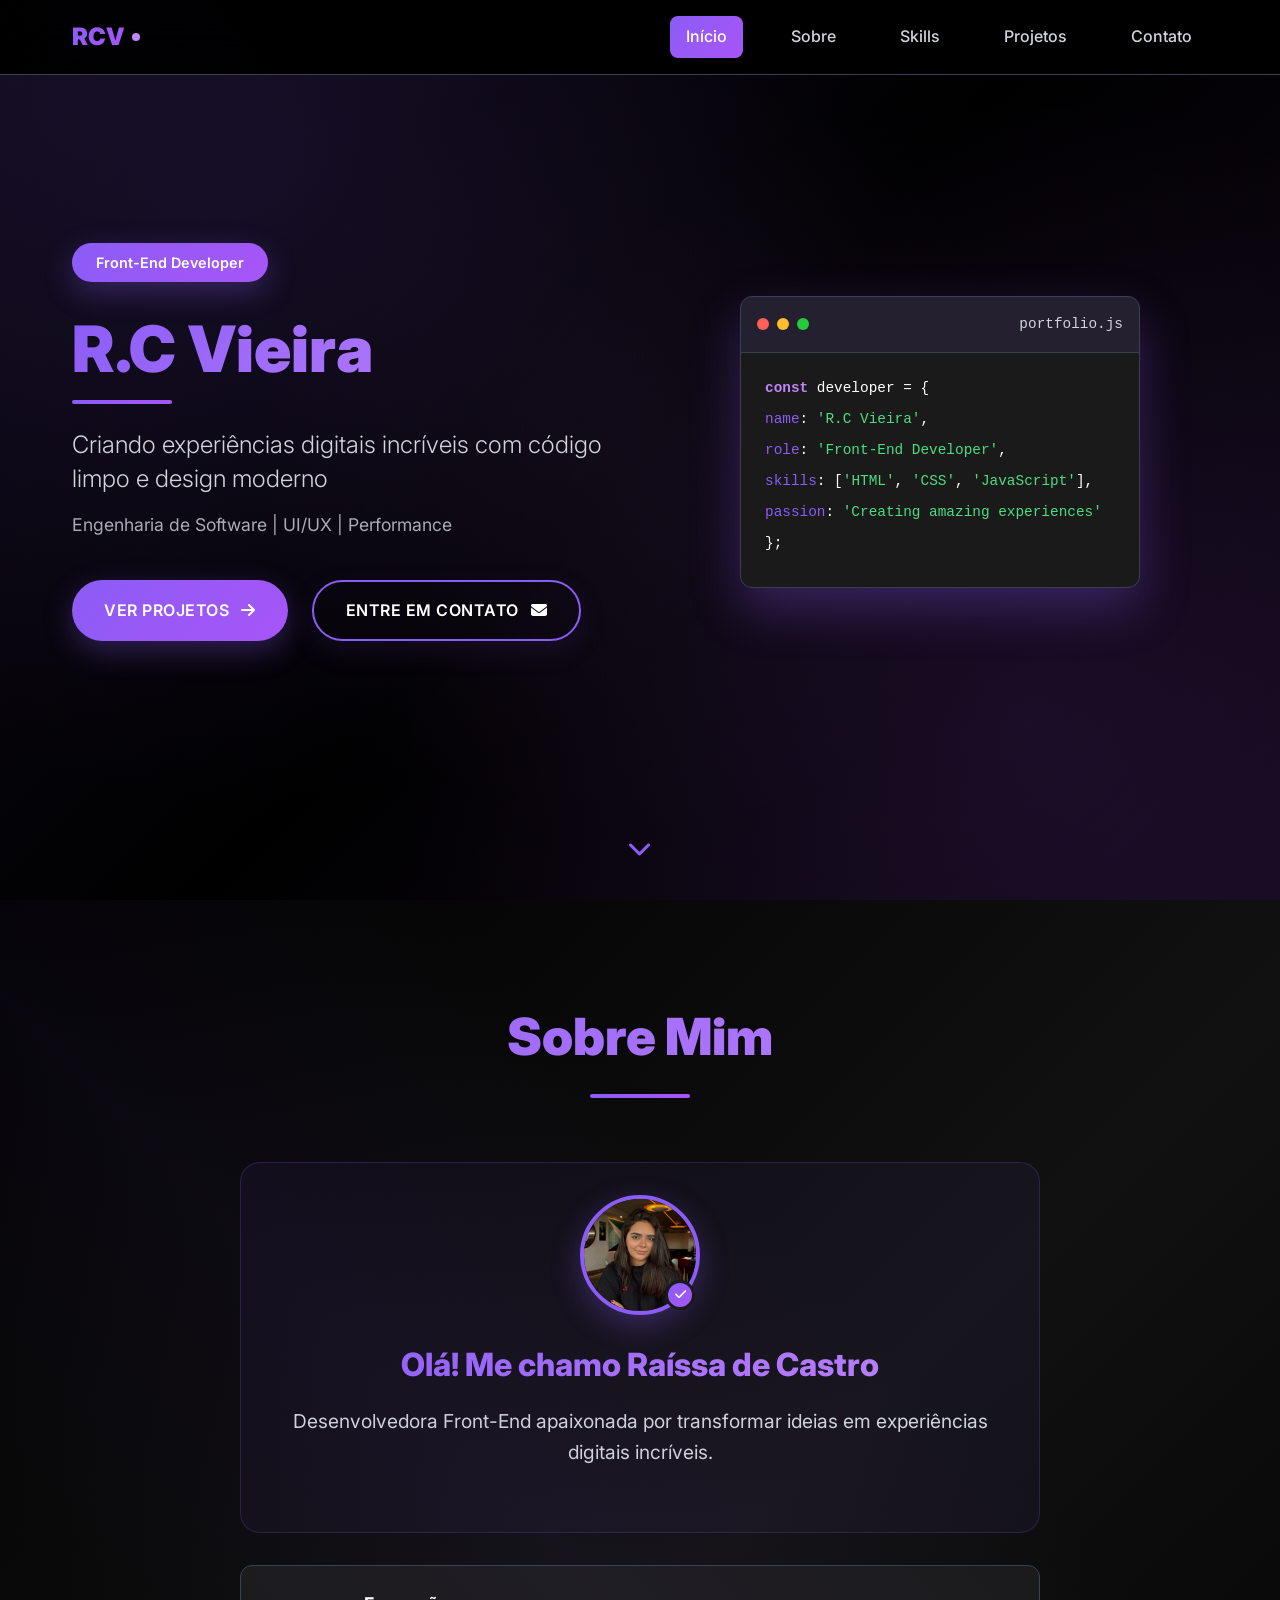
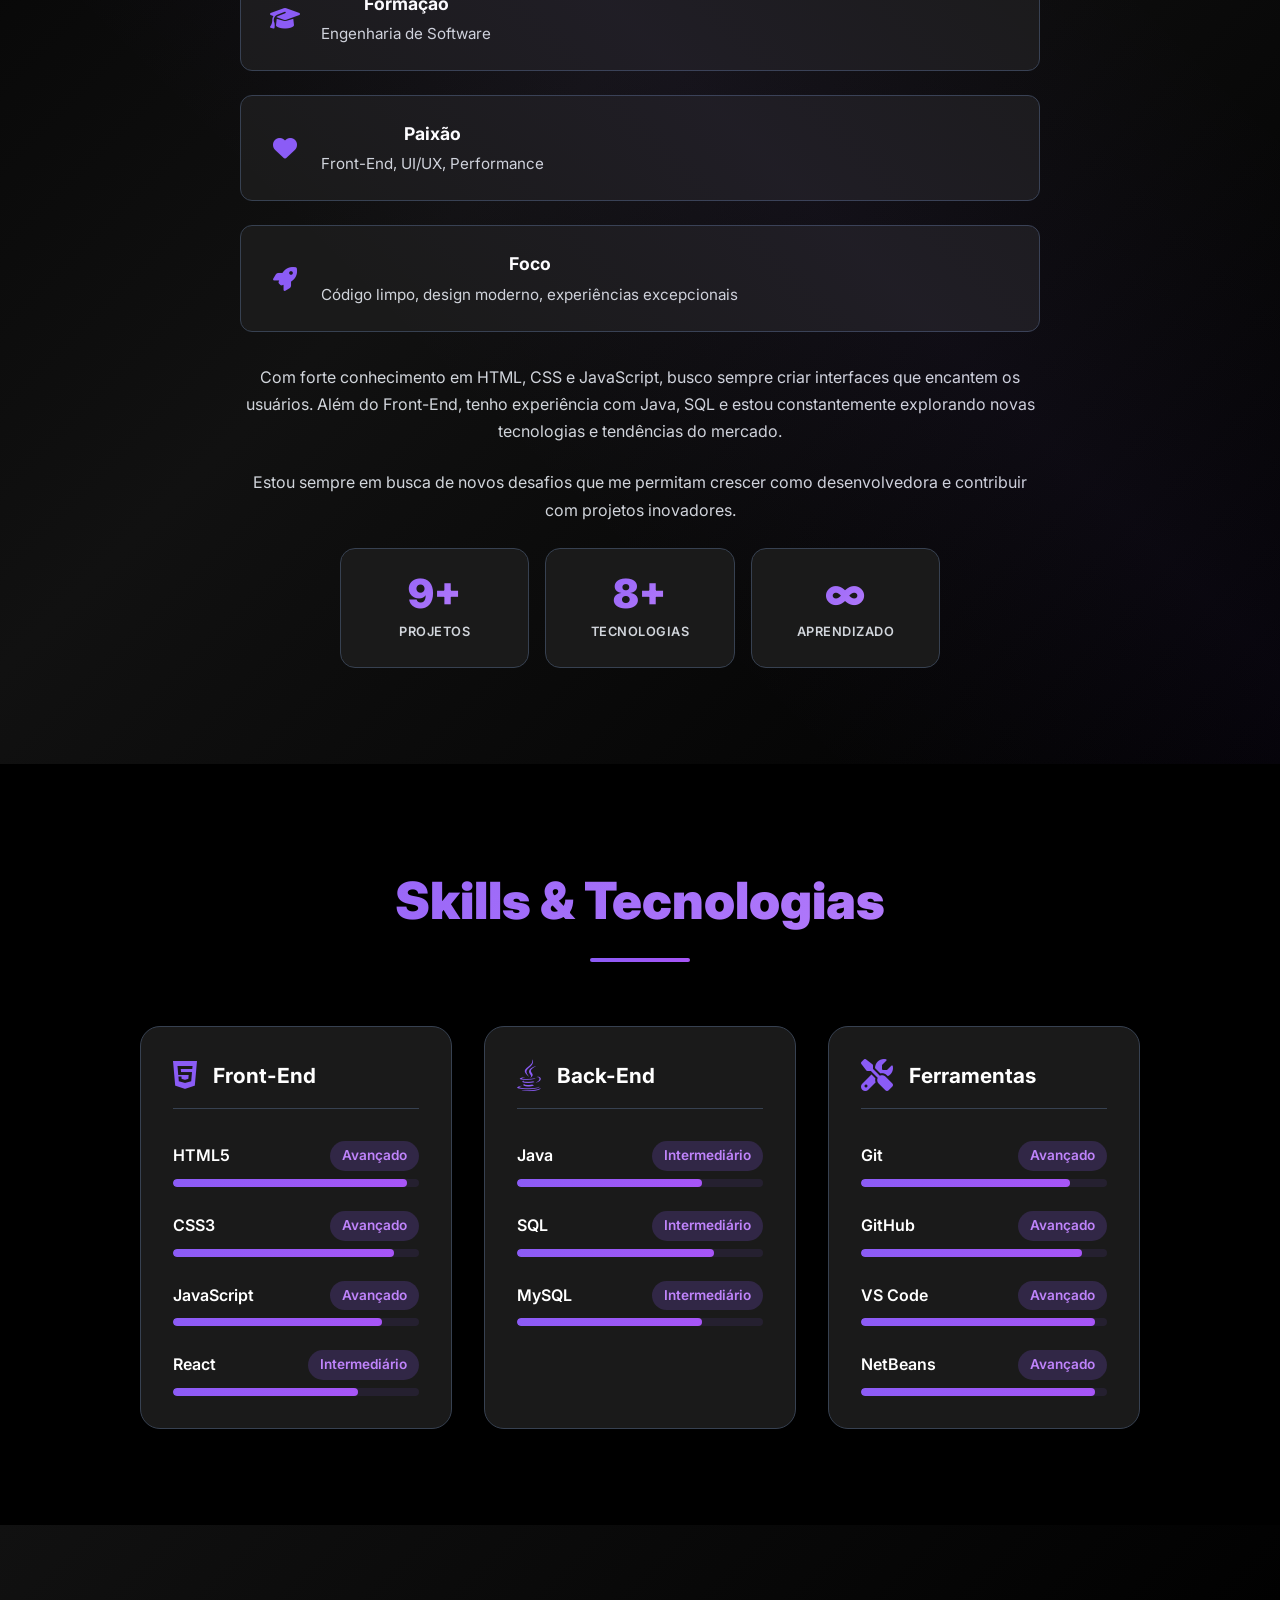
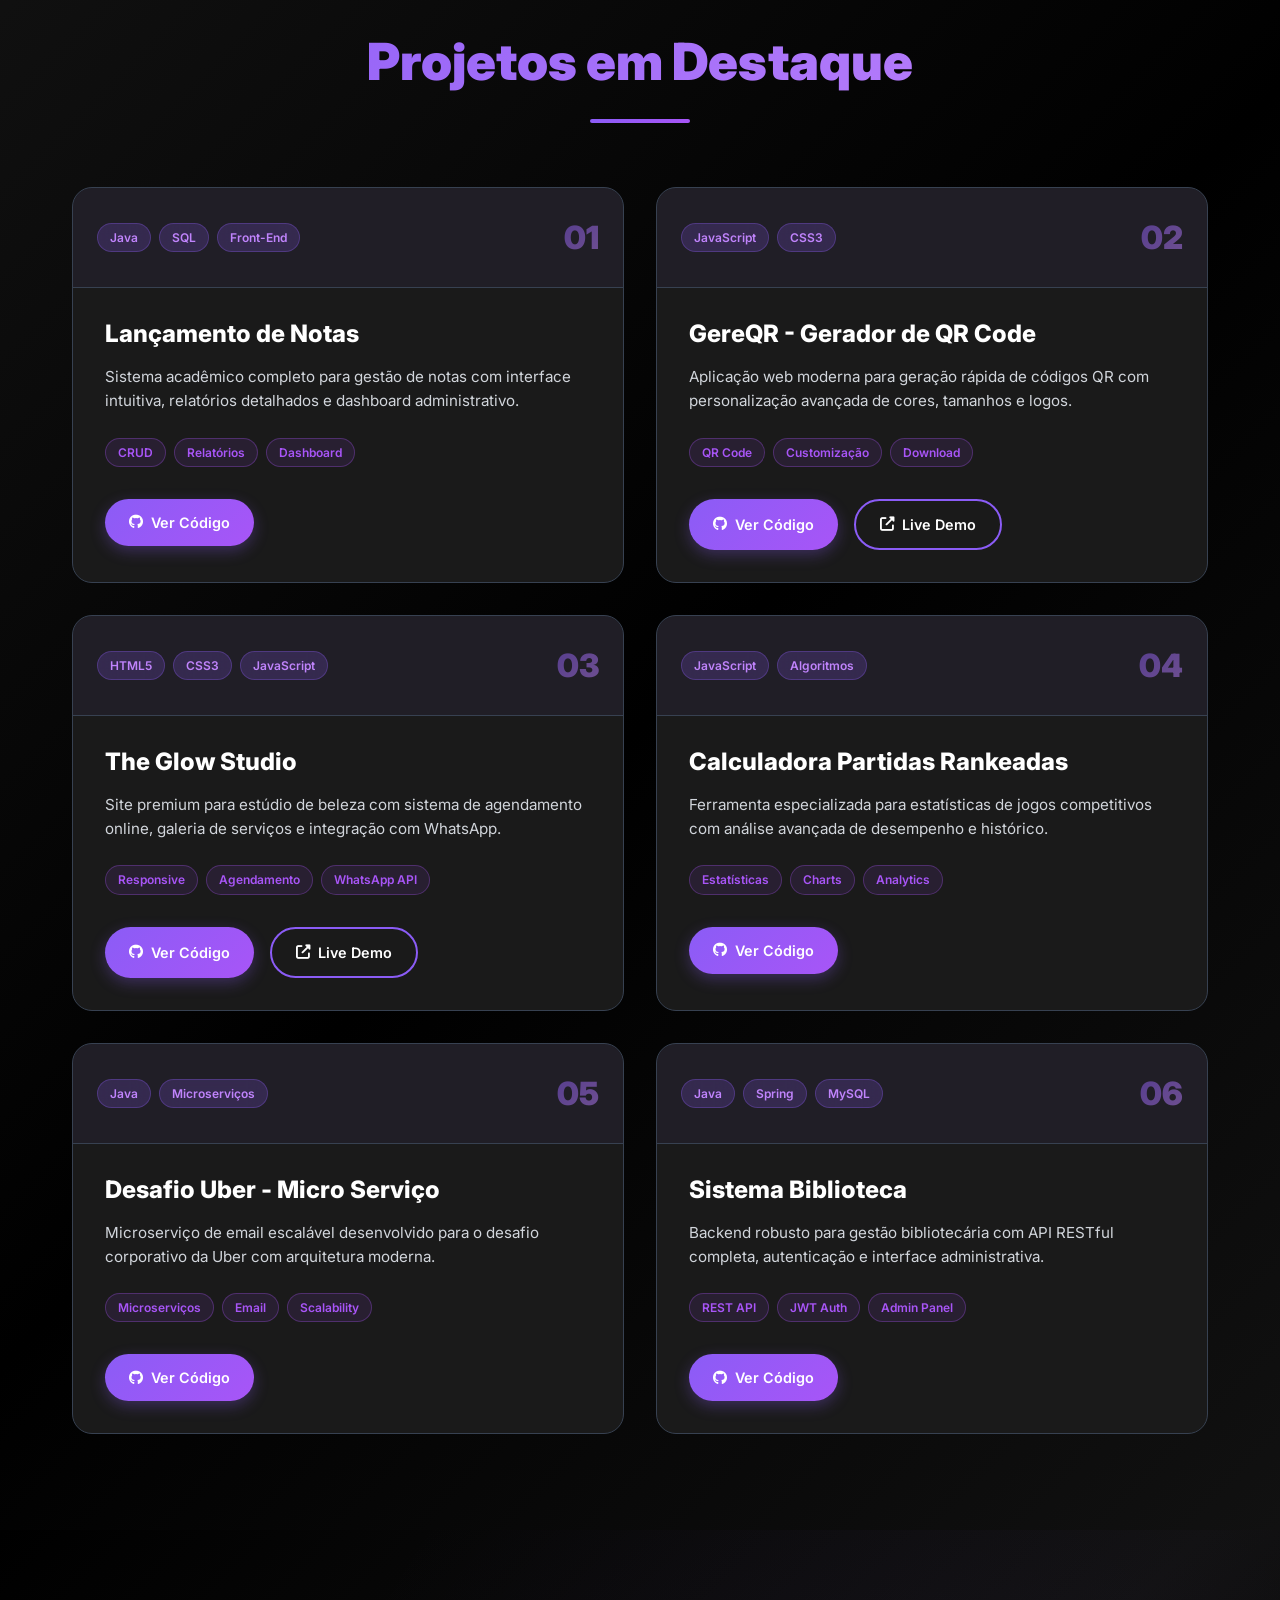
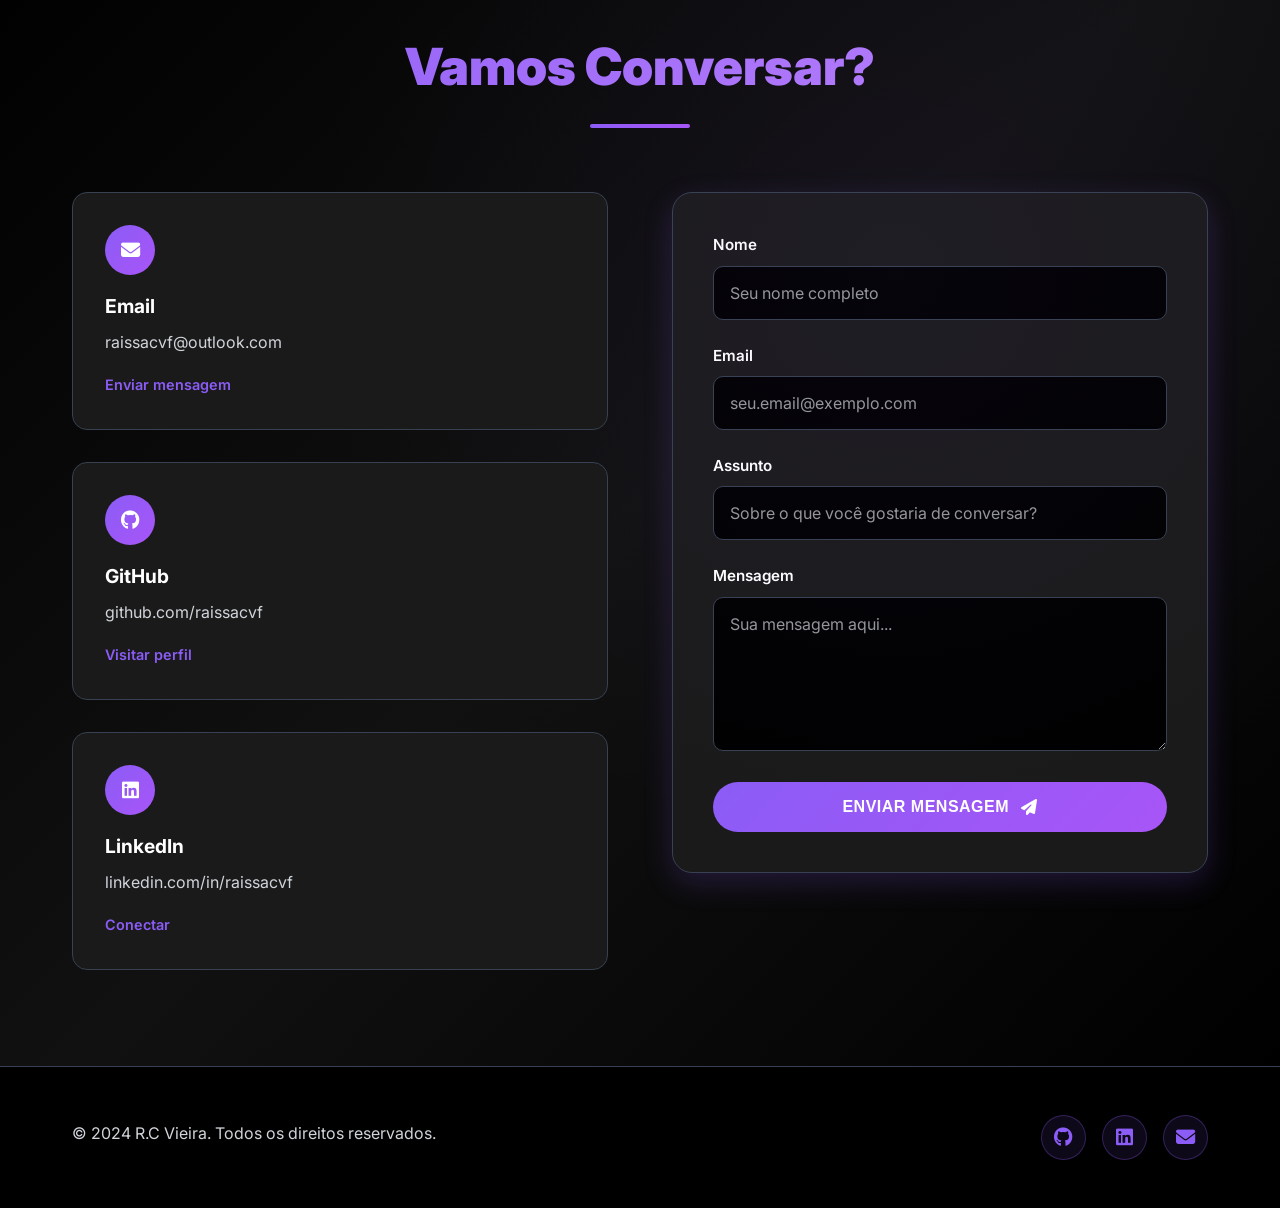
==== commit 3a82ec0d: "Update index.html" ====
--- a/index.html
+++ b/index.html
@@ -482,8 +482,8 @@
                         </div>
                         <div class="contact-details">
                             <h3>Email</h3>
-                            <p>raissa.castro@example.com</p>
-                            <a href="mailto:raissa.castro@example.com" class="contact-link">Enviar mensagem</a>
+                            <p>raissacvf@outlook.com</p>
+                            <a href="mailto:raissacvf@outlook.com" class="contact-link">Enviar mensagem</a>
                         </div>
                     </div>
                     <div class="contact-card">
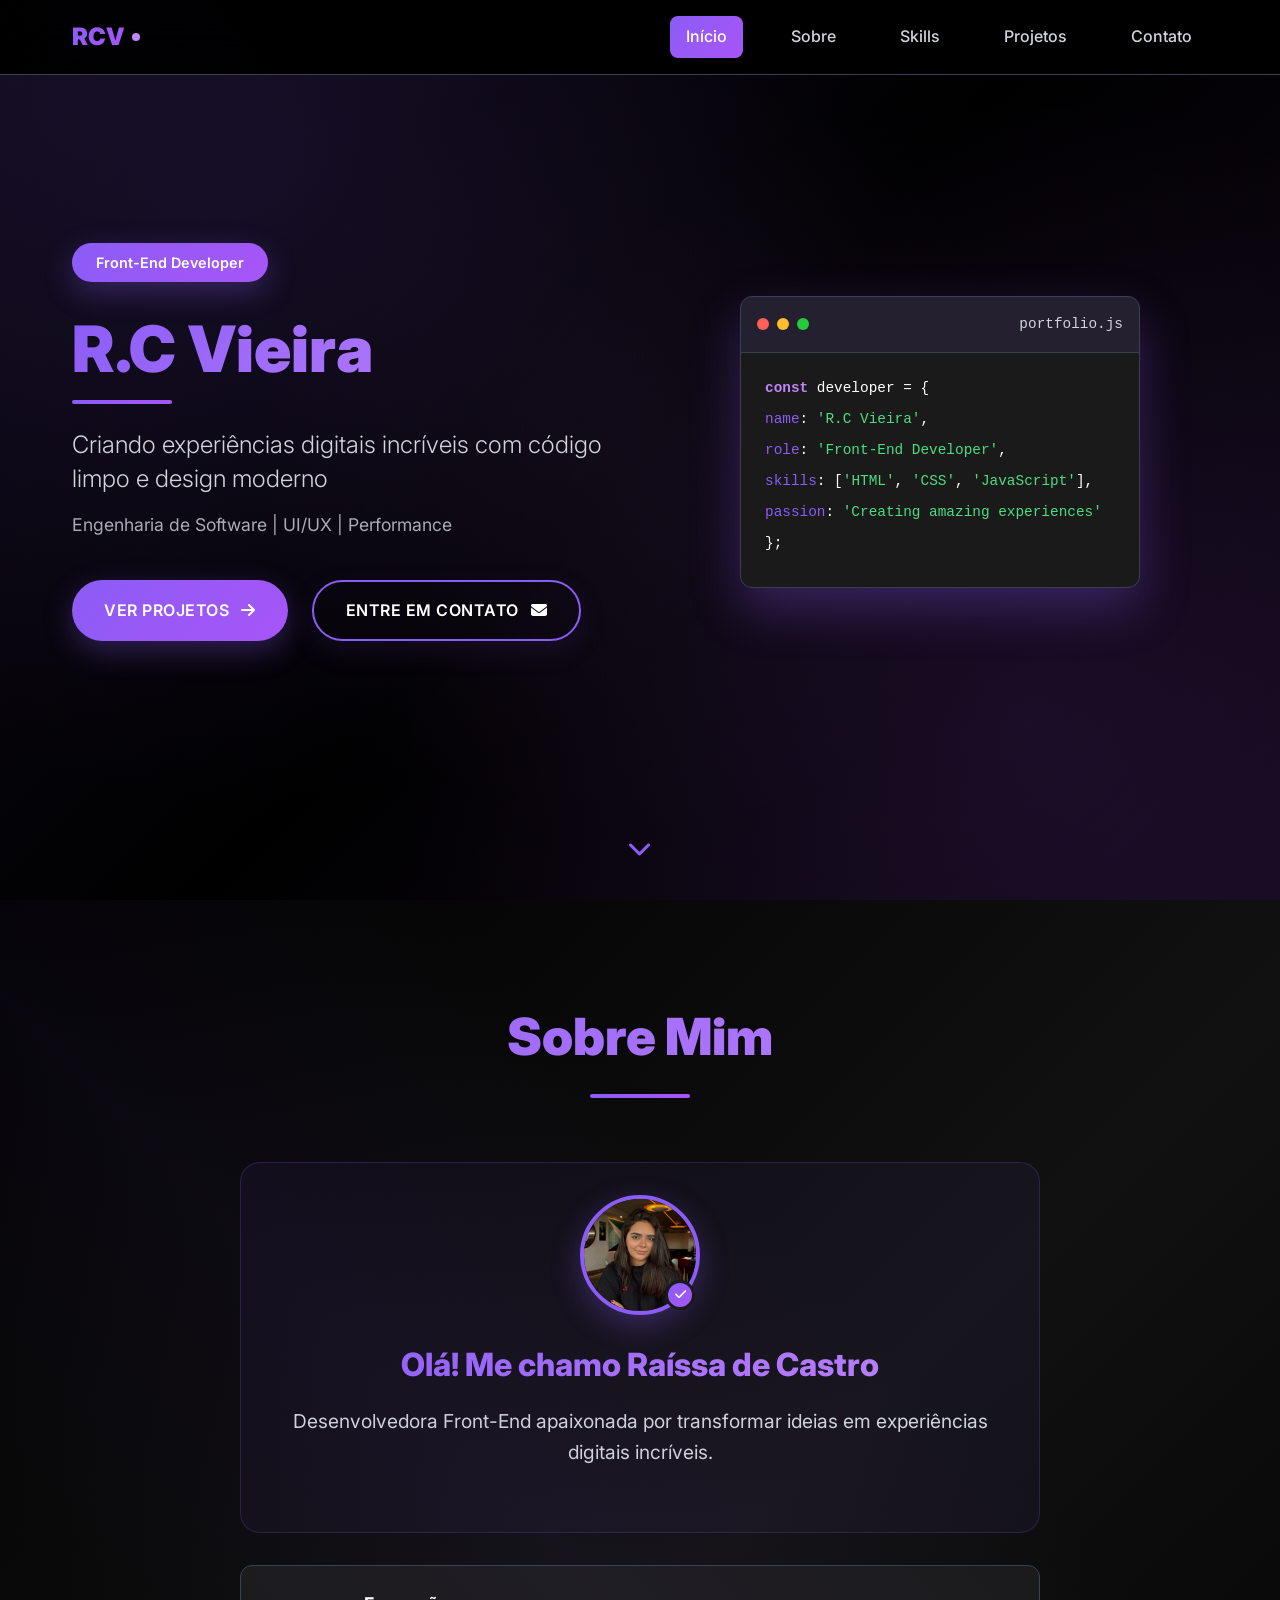
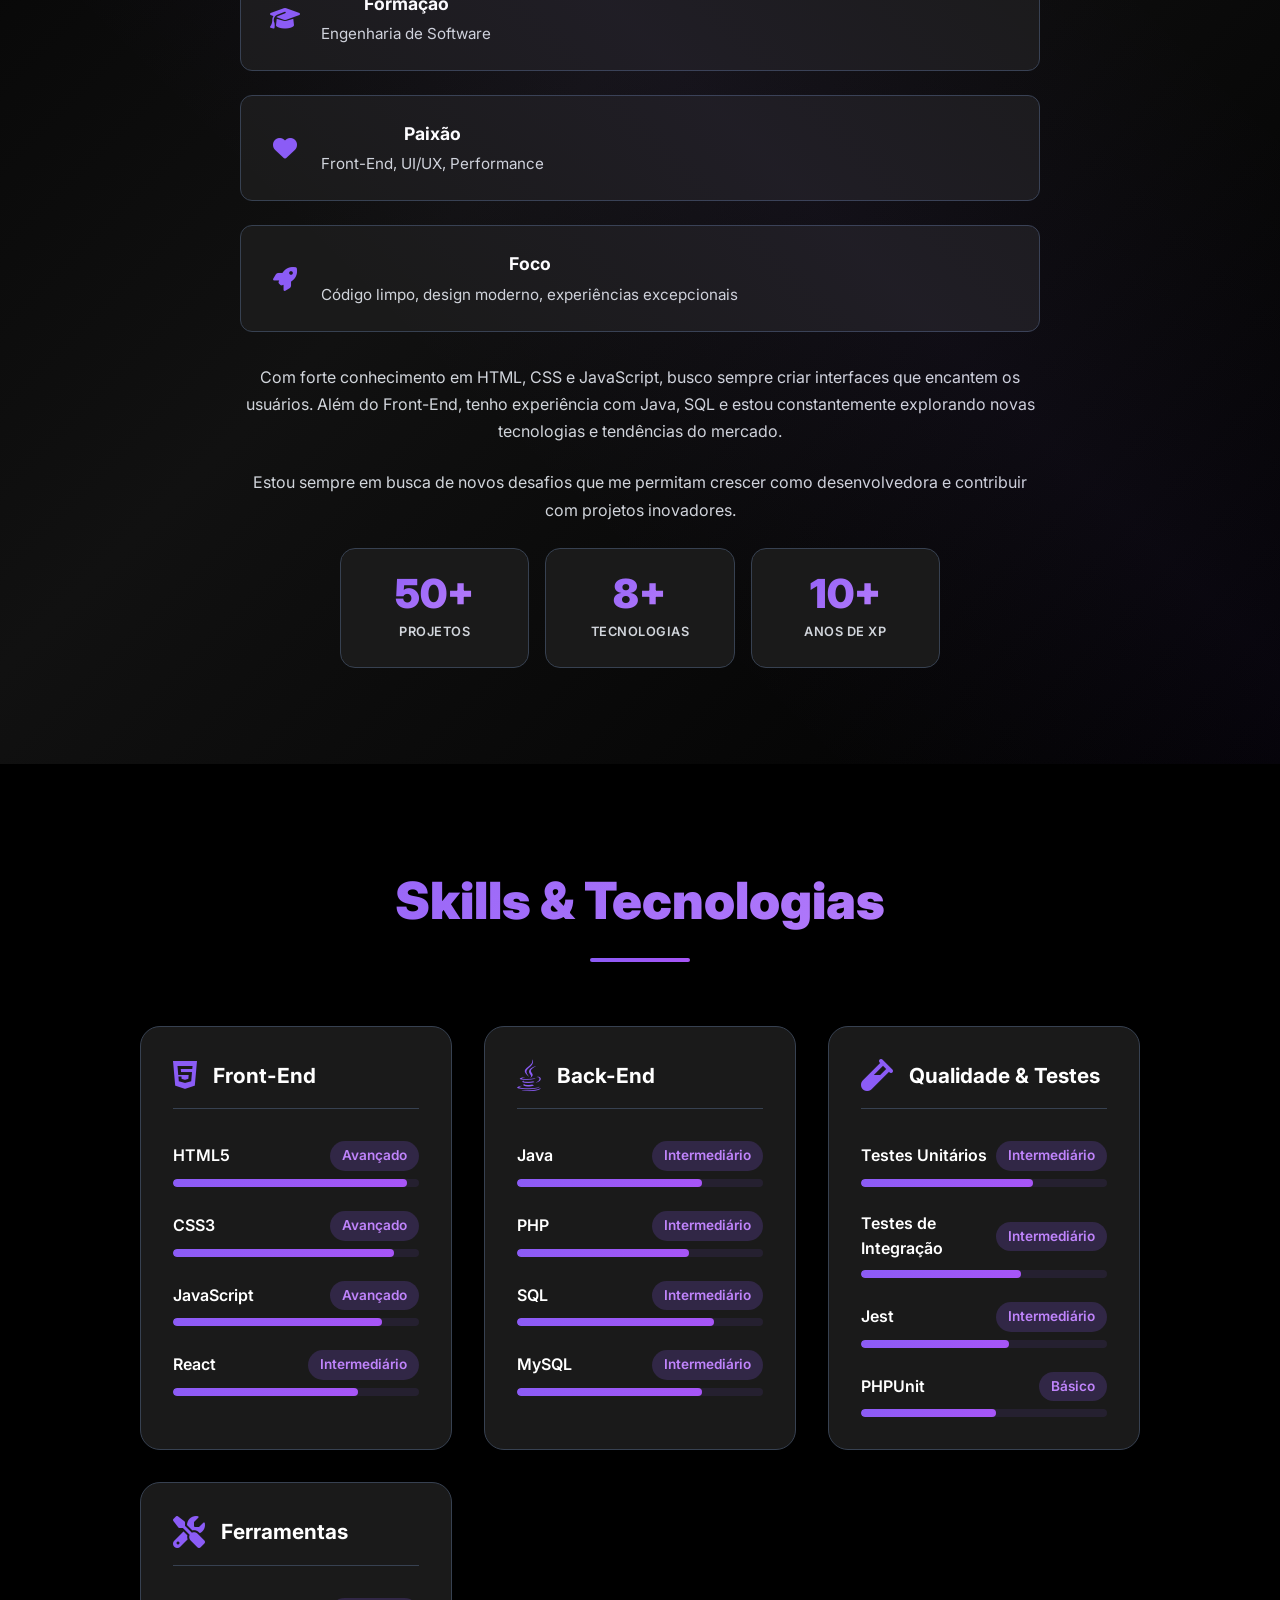
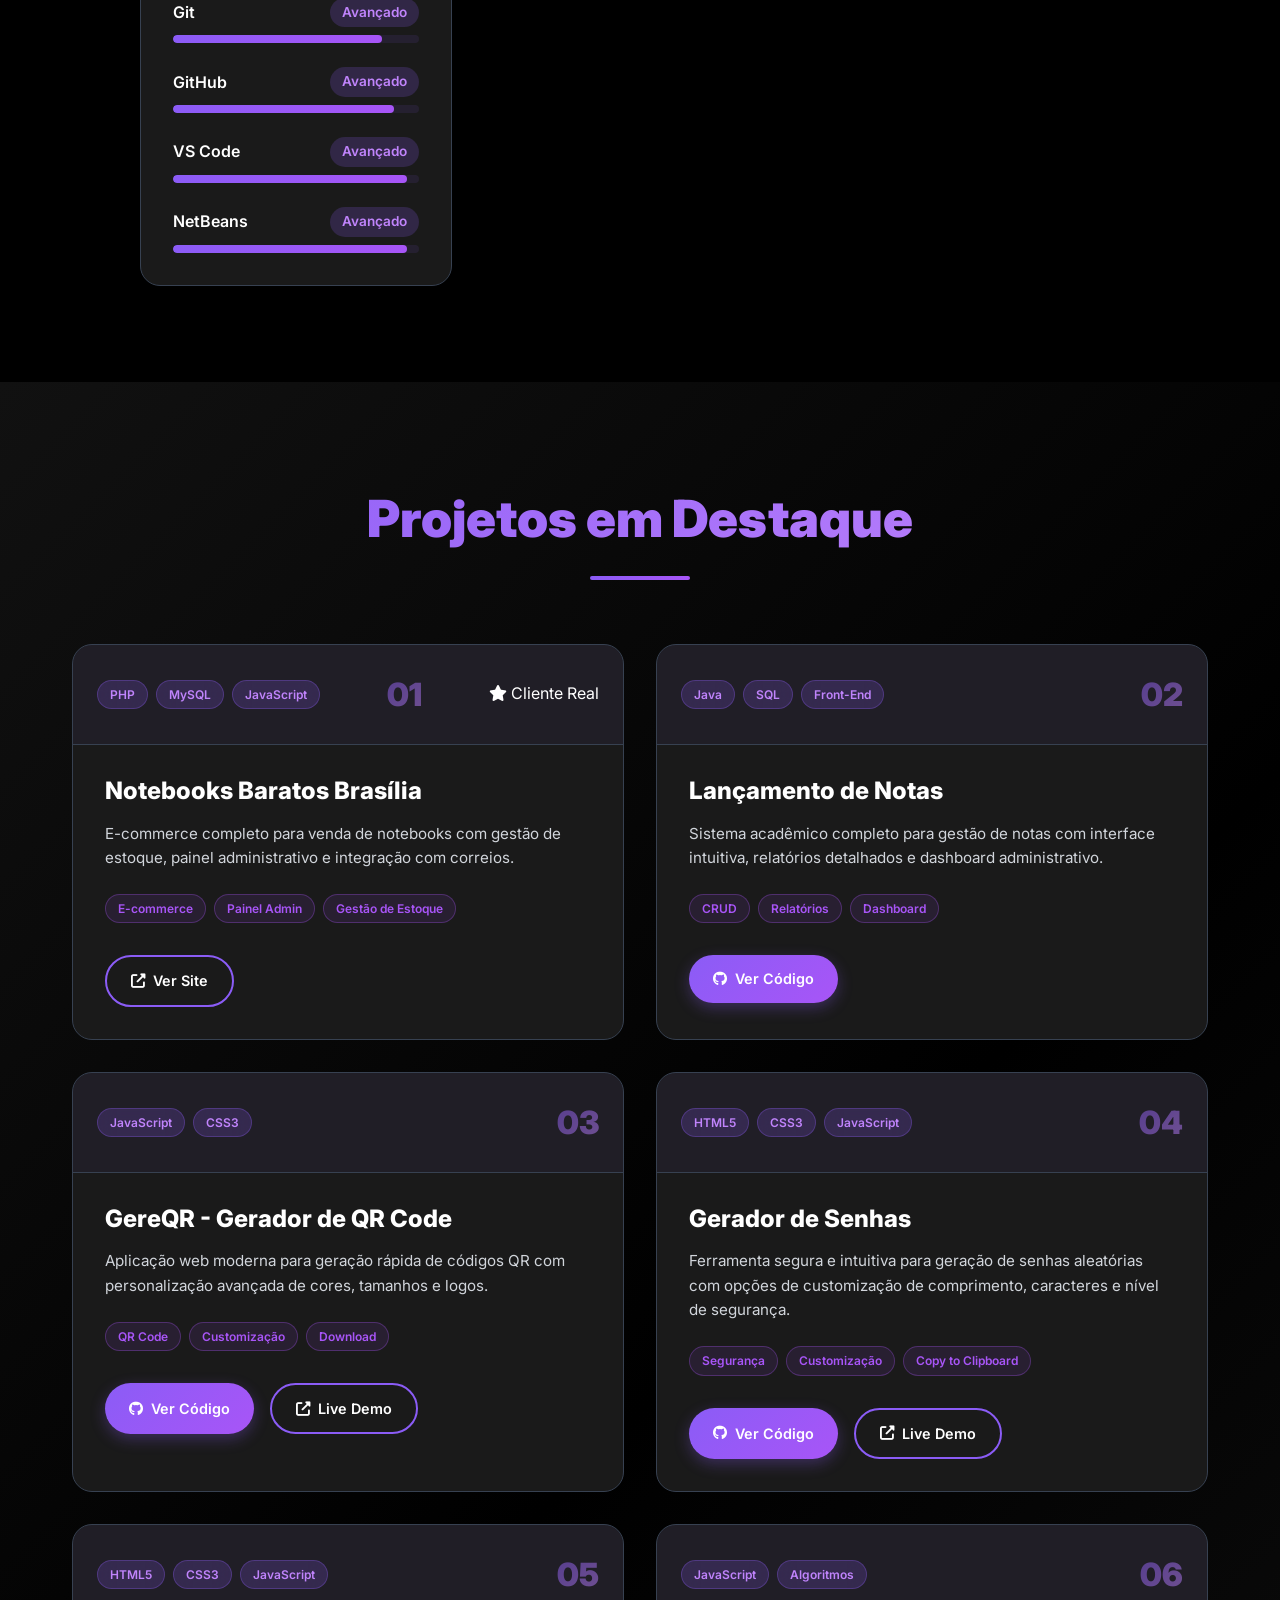
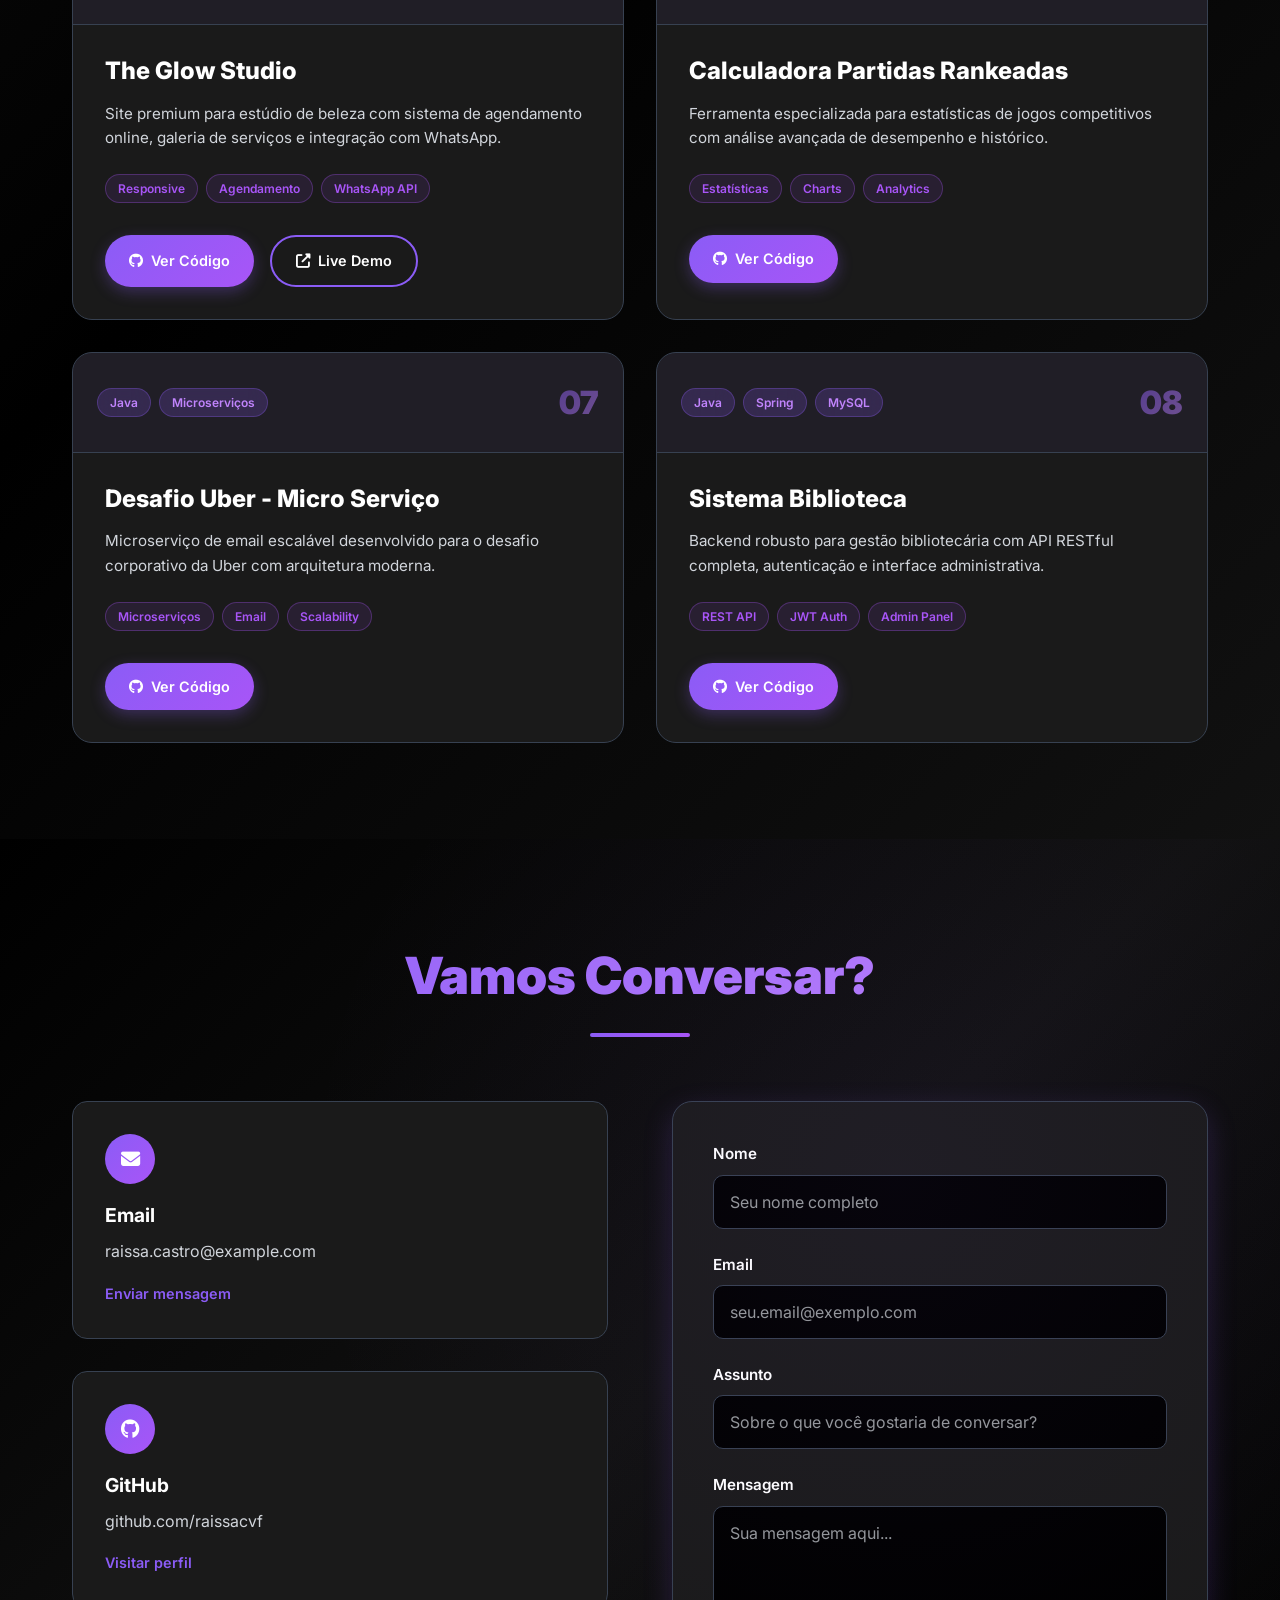
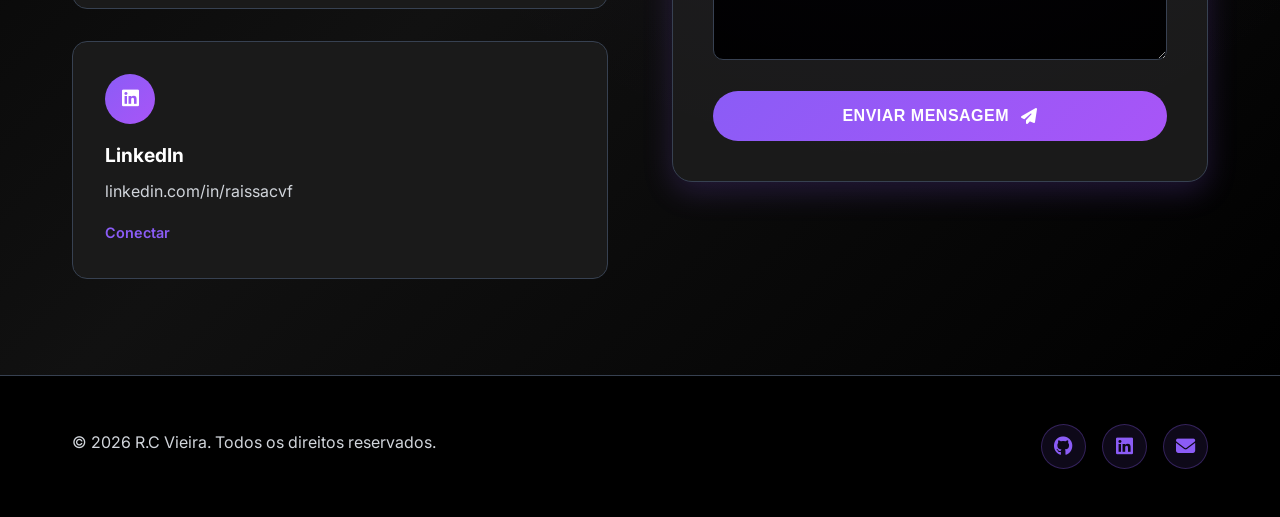
==== commit a8931a7e: "Update index.html" ====
--- a/index.html
+++ b/index.html
@@ -144,7 +144,7 @@
                     </div>
                     <div class="about-stats">
                         <div class="stat-card">
-                            <div class="stat-number">9+</div>
+                            <div class="stat-number">50+</div>
                             <div class="stat-label">Projetos</div>
                         </div>
                         <div class="stat-card">
@@ -152,8 +152,8 @@
                             <div class="stat-label">Tecnologias</div>
                         </div>
                         <div class="stat-card">
-                            <div class="stat-number">∞</div>
-                            <div class="stat-label">Aprendizado</div>
+                            <div class="stat-number">10+</div>
+                            <div class="stat-label">Anos de XP</div>
                         </div>
                     </div>
                 </div>
@@ -230,6 +230,15 @@
                             </div>
                             <div class="skill-item">
                                 <div class="skill-info">
+                                    <span class="skill-name">PHP</span>
+                                    <span class="skill-level">Intermediário</span>
+                                </div>
+                                <div class="skill-bar">
+                                    <div class="skill-progress" style="--width: 70%"></div>
+                                </div>
+                            </div>
+                            <div class="skill-item">
+                                <div class="skill-info">
                                     <span class="skill-name">SQL</span>
                                     <span class="skill-level">Intermediário</span>
                                 </div>
@@ -244,6 +253,50 @@
                                 </div>
                                 <div class="skill-bar">
                                     <div class="skill-progress" style="--width: 75%"></div>
+                                </div>
+                            </div>
+                        </div>
+                    </div>
+                    <div class="skill-category">
+                        <div class="skill-header">
+                            <i class="fas fa-vial"></i>
+                            <h3>Qualidade & Testes</h3>
+                        </div>
+                        <div class="skill-items">
+                            <div class="skill-item">
+                                <div class="skill-info">
+                                    <span class="skill-name">Testes Unitários</span>
+                                    <span class="skill-level">Intermediário</span>
+                                </div>
+                                <div class="skill-bar">
+                                    <div class="skill-progress" style="--width: 70%"></div>
+                                </div>
+                            </div>
+                            <div class="skill-item">
+                                <div class="skill-info">
+                                    <span class="skill-name">Testes de Integração</span>
+                                    <span class="skill-level">Intermediário</span>
+                                </div>
+                                <div class="skill-bar">
+                                    <div class="skill-progress" style="--width: 65%"></div>
+                                </div>
+                            </div>
+                            <div class="skill-item">
+                                <div class="skill-info">
+                                    <span class="skill-name">Jest</span>
+                                    <span class="skill-level">Intermediário</span>
+                                </div>
+                                <div class="skill-bar">
+                                    <div class="skill-progress" style="--width: 60%"></div>
+                                </div>
+                            </div>
+                            <div class="skill-item">
+                                <div class="skill-info">
+                                    <span class="skill-name">PHPUnit</span>
+                                    <span class="skill-level">Básico</span>
+                                </div>
+                                <div class="skill-bar">
+                                    <div class="skill-progress" style="--width: 55%"></div>
                                 </div>
                             </div>
                         </div>
@@ -304,6 +357,36 @@
                 <div class="section-line"></div>
             </div>
             <div class="projects-grid">
+                <div class="project-card">
+                    <div class="project-header">
+                        <div class="project-tech">
+                            <span class="tech-tag">PHP</span>
+                            <span class="tech-tag">MySQL</span>
+                            <span class="tech-tag">JavaScript</span>
+                        </div>
+                        <div class="project-number">01</div>
+                        <div class="project-star">
+                            <i class="fas fa-star"></i>
+                            <span>Cliente Real</span>
+                        </div>
+                    </div>
+                    <div class="project-content">
+                        <h3 class="project-title">Notebooks Baratos Brasília</h3>
+                        <p class="project-description">E-commerce completo para venda de notebooks com gestão de estoque, painel administrativo e integração com correios.</p>
+                        <div class="project-features">
+                            <span class="feature-tag">E-commerce</span>
+                            <span class="feature-tag">Painel Admin</span>
+                            <span class="feature-tag">Gestão de Estoque</span>
+                        </div>
+                        <div class="project-actions">
+                            <a href="https://notebooksbaratosbrasilia.com.br/" target="_blank" class="project-demo">
+                                <i class="fas fa-external-link-alt"></i>
+                                <span>Ver Site</span>
+                            </a>
+                        </div>
+                    </div>
+                </div>
+
                 <div class="project-card">
                     <div class="project-header">
                         <div class="project-tech">
@@ -311,7 +394,7 @@
                             <span class="tech-tag">SQL</span>
                             <span class="tech-tag">Front-End</span>
                         </div>
-                        <div class="project-number">01</div>
+                        <div class="project-number">02</div>
                     </div>
                     <div class="project-content">
                         <h3 class="project-title">Lançamento de Notas</h3>
@@ -336,7 +419,7 @@
                             <span class="tech-tag">JavaScript</span>
                             <span class="tech-tag">CSS3</span>
                         </div>
-                        <div class="project-number">02</div>
+                        <div class="project-number">03</div>
                     </div>
                     <div class="project-content">
                         <h3 class="project-title">GereQR - Gerador de QR Code</h3>
@@ -366,7 +449,37 @@
                             <span class="tech-tag">CSS3</span>
                             <span class="tech-tag">JavaScript</span>
                         </div>
-                        <div class="project-number">03</div>
+                        <div class="project-number">04</div>
+                    </div>
+                    <div class="project-content">
+                        <h3 class="project-title">Gerador de Senhas</h3>
+                        <p class="project-description">Ferramenta segura e intuitiva para geração de senhas aleatórias com opções de customização de comprimento, caracteres e nível de segurança.</p>
+                        <div class="project-features">
+                            <span class="feature-tag">Segurança</span>
+                            <span class="feature-tag">Customização</span>
+                            <span class="feature-tag">Copy to Clipboard</span>
+                        </div>
+                        <div class="project-actions">
+                            <a href="https://github.com/raissacvf/Gerador-de-Senhas.git" target="_blank" class="project-link">
+                                <i class="fab fa-github"></i>
+                                <span>Ver Código</span>
+                            </a>
+                            <a href="https://gerador-de-senhas-sooty.vercel.app/" target="_blank" class="project-demo">
+                                <i class="fas fa-external-link-alt"></i>
+                                <span>Live Demo</span>
+                            </a>
+                        </div>
+                    </div>
+                </div>
+
+                <div class="project-card">
+                    <div class="project-header">
+                        <div class="project-tech">
+                            <span class="tech-tag">HTML5</span>
+                            <span class="tech-tag">CSS3</span>
+                            <span class="tech-tag">JavaScript</span>
+                        </div>
+                        <div class="project-number">05</div>
                     </div>
                     <div class="project-content">
                         <h3 class="project-title">The Glow Studio</h3>
@@ -395,7 +508,7 @@
                             <span class="tech-tag">JavaScript</span>
                             <span class="tech-tag">Algoritmos</span>
                         </div>
-                        <div class="project-number">04</div>
+                        <div class="project-number">06</div>
                     </div>
                     <div class="project-content">
                         <h3 class="project-title">Calculadora Partidas Rankeadas</h3>
@@ -420,7 +533,7 @@
                             <span class="tech-tag">Java</span>
                             <span class="tech-tag">Microserviços</span>
                         </div>
-                        <div class="project-number">05</div>
+                        <div class="project-number">07</div>
                     </div>
                     <div class="project-content">
                         <h3 class="project-title">Desafio Uber - Micro Serviço</h3>
@@ -446,7 +559,7 @@
                             <span class="tech-tag">Spring</span>
                             <span class="tech-tag">MySQL</span>
                         </div>
-                        <div class="project-number">06</div>
+                        <div class="project-number">08</div>
                     </div>
                     <div class="project-content">
                         <h3 class="project-title">Sistema Biblioteca</h3>
@@ -482,8 +595,8 @@
                         </div>
                         <div class="contact-details">
                             <h3>Email</h3>
-                            <p>raissacvf@outlook.com</p>
-                            <a href="mailto:raissacvf@outlook.com" class="contact-link">Enviar mensagem</a>
+                            <p>raissa.castro@example.com</p>
+                            <a href="mailto:raissa.castro@example.com" class="contact-link">Enviar mensagem</a>
                         </div>
                     </div>
                     <div class="contact-card">
@@ -539,7 +652,7 @@
         <div class="container">
             <div class="footer-content">
                 <div class="footer-text">
-                    <p>&copy; 2024 R.C Vieira. Todos os direitos reservados.</p>
+                    <p>&copy; 2026 R.C Vieira. Todos os direitos reservados.</p>
                 </div>
                 <div class="footer-social">
                     <a href="https://github.com/raissacvf" target="_blank" class="social-link">
